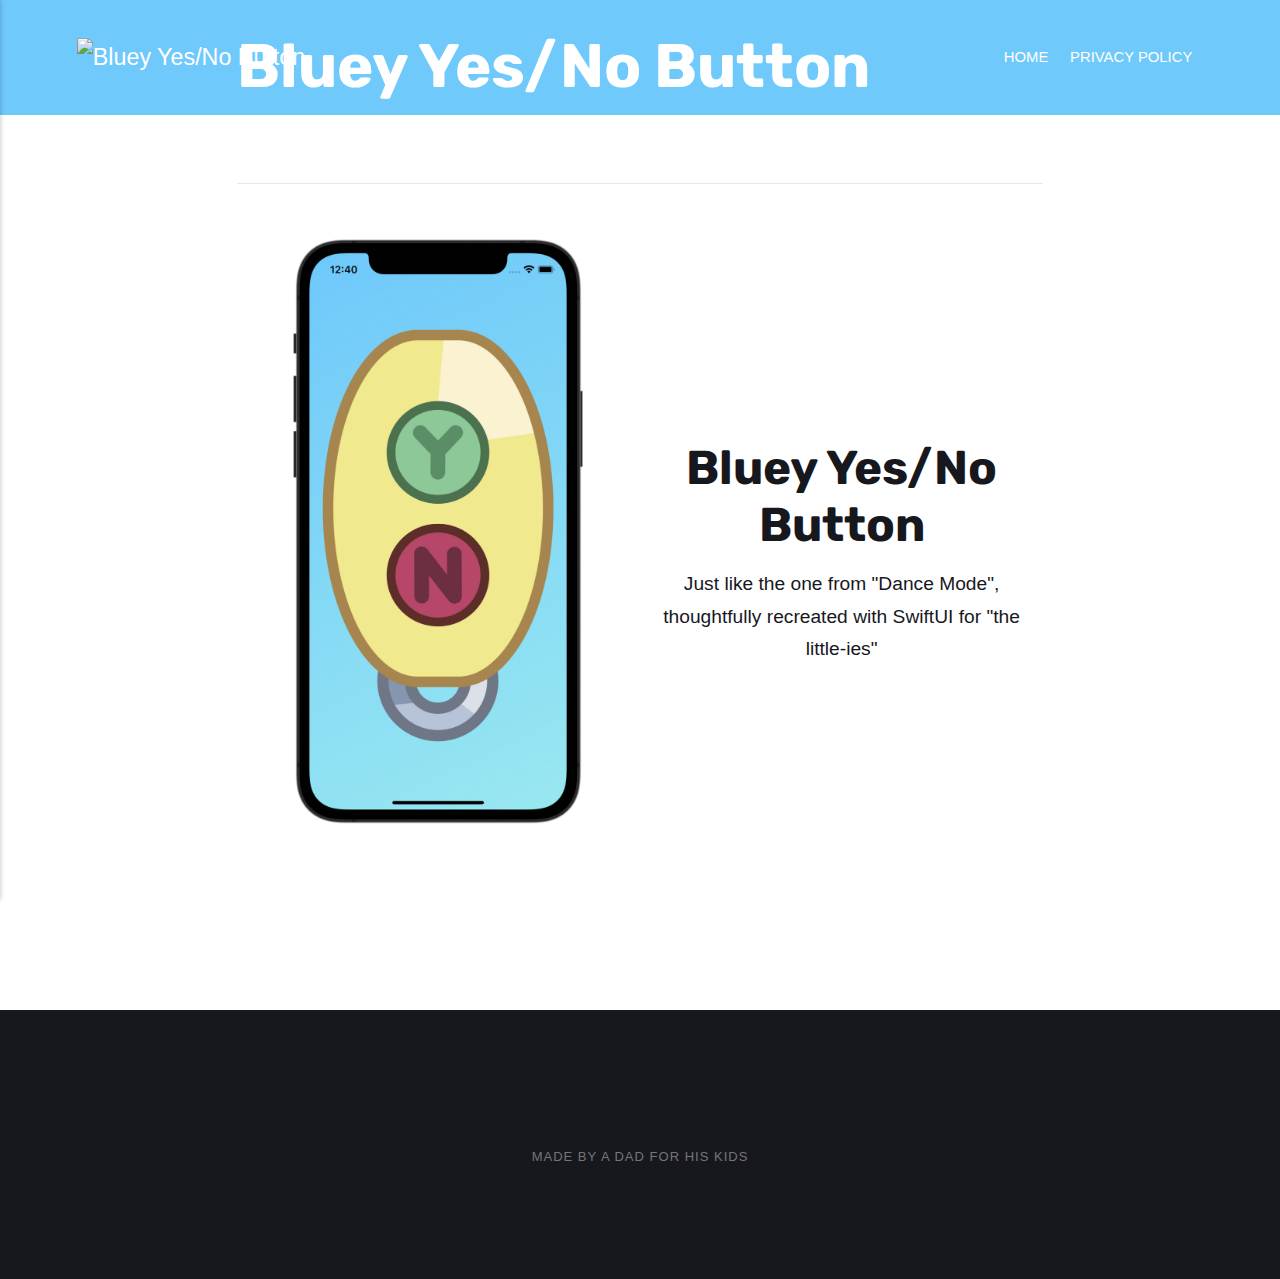
==== bluey-yesno-button/index.html @ fd7aa934 "Updated from Publii" ====
<!DOCTYPE html><html lang="en"><head><meta charset="utf-8"><meta http-equiv="X-UA-Compatible" content="IE=edge"><meta name="viewport" content="width=device-width,initial-scale=1"><title>Bluey Yes/No Button - Bluey Yes/No Button</title><meta name="description" content=" Bluey Yes/No Button Just like the one from 'Dance Mode', thoughtfully recreated with SwiftUI for 'the little-ies' "><meta name="generator" content="Publii Open-Source CMS for Static Site"><link rel="canonical" href="./../bluey-yesno-button/"><link rel="shortcut icon" href="./../media/website/Icon16.png" type="image/x-icon"><link rel="preconnect" href="https://fonts.gstatic.com/" crossorigin><link href="https://fonts.googleapis.com/css?family=Rubik:400,700&amp;subset=latin-ext&amp;display=swap" rel="stylesheet"><style>:root{--body-font:-apple-system,BlinkMacSystemFont,"Segoe UI",Roboto,Oxygen,Ubuntu,Cantarell,"Fira Sans","Droid Sans","Helvetica Neue",Arial,sans-serif,"Apple Color Emoji","Segoe UI Emoji","Segoe UI Symbol";--heading-font:'Rubik',sans-serif;--logo-font:'Rubik',sans-serif;--menu-font:-apple-system,BlinkMacSystemFont,"Segoe UI",Roboto,Oxygen,Ubuntu,Cantarell,"Fira Sans","Droid Sans","Helvetica Neue",Arial,sans-serif,"Apple Color Emoji","Segoe UI Emoji","Segoe UI Symbol"}</style><link rel="stylesheet" href="./../assets/css/style.css?v=d4d8ffee6dfdcd9b47526e11942da804"><script type="application/ld+json">{"@context":"http://schema.org","@type":"Article","mainEntityOfPage":{"@type":"WebPage","@id":"./../bluey-yesno-button/"},"headline":"Bluey Yes/No Button","datePublished":"2021-06-22T19:41","dateModified":"2021-06-22T20:18","image":{"@type":"ImageObject","url":"./../media/website/3D-Button.pdf","height":false,"width":false},"description":" Bluey Yes/No Button Just like the one from 'Dance Mode', thoughtfully recreated with SwiftUI for 'the little-ies' ","author":{"@type":"Person","name":"FBX Enterprises"},"publisher":{"@type":"Organization","name":"FBX Enterprises","logo":{"@type":"ImageObject","url":"./../media/website/3D-Button.pdf","height":false,"width":false}}}</script></head><body><div class="site-container"><header class="top" id="js-header"><a class="logo" href="./../"><img src="./../media/website/3D-Button.pdf" alt="Bluey Yes/No Button" width="" height=""></a><nav class="navbar js-navbar"><button class="navbar__toggle js-toggle" aria-label="Menu" aria-haspopup="true" aria-expanded="false"><span class="navbar__toggle-box"><span class="navbar__toggle-inner">Menu</span></span></button><ul class="navbar__menu"><li><a href="./../" target="_self">Home</a></li><li><a href="./../privacy-policy/" target="_self">Privacy Policy</a></li></ul></nav></header><main><article class="post"><div class="hero"><header class="hero__content"><div class="wrapper"><h1>Bluey Yes/No Button</h1></div></header></div><div class="wrapper post__entry"><table style="border-collapse: collapse; width: 100%; border-style: none;" border="0"><tbody><tr><td style="width: 50%;"><figure class="post__image post__image--center"><img loading="lazy" src="./../media/posts/1/Screen-Shot-2021-06-22-at-12.40.51-PM.png" sizes="(max-width: 48em) 100vw, 768px" srcset="./../media/posts/1/responsive/Screen-Shot-2021-06-22-at-12.40.51-PM-xs.png 300w, ./../media/posts/1/responsive/Screen-Shot-2021-06-22-at-12.40.51-PM-sm.png 480w, ./../media/posts/1/responsive/Screen-Shot-2021-06-22-at-12.40.51-PM-md.png 768w, ./../media/posts/1/responsive/Screen-Shot-2021-06-22-at-12.40.51-PM-lg.png 1024w, ./../media/posts/1/responsive/Screen-Shot-2021-06-22-at-12.40.51-PM-xl.png 1360w, ./../media/posts/1/responsive/Screen-Shot-2021-06-22-at-12.40.51-PM-2xl.png 1600w" alt="" width="298" height="587"></figure></td><td class="align-center" style="width: 50%;"><h2>Bluey Yes/No Button</h2><p>Just like the one from "Dance Mode", thoughtfully recreated with SwiftUI for "the little-ies"</p></td></tr></tbody></table><p> </p></div></article></main><footer class="footer"><div class="footer__copyright"><p>Made by a Dad for his kids</p></div></footer></div><script>window.publiiThemeMenuConfig = {    
        mobileMenuMode: 'sidebar',
        animationSpeed: 300,
        submenuWidth: 'auto',
        doubleClickTime: 500,
        mobileMenuExpandableSubmenus: true, 
        relatedContainerForOverlayMenuSelector: '.top',
   };</script><script defer="defer" src="./../assets/js/scripts.min.js?v=f4c4d35432d0e17d212f2fae4e0f8247"></script><script>var images = document.querySelectorAll('img[loading]');

        for (var i = 0; i < images.length; i++) {
            if (images[i].complete) {
                images[i].classList.add('is-loaded');
            } else {
                images[i].addEventListener('load', function () {
                    this.classList.add('is-loaded');
                }, false);
            }
        }</script></body></html>
---- assets/css/style.css ----
@charset "UTF-8";:root{--page-margin:6vw;--entry-width:42rem;--navbar-height:4.4rem;--line-height:1.7;--font-weight-normal:400;--font-weight-bold:700;--headings-weight:700;--headings-transform:none;--white:#FFFFFF;--white-rgb:255,255,255;--black:#000000;--dark:#17181E;--gray-1:#61666C;--gray-2:#747577;--light:#E6E7EB;--lighter:#F3F3F3;--color:#D73A42;--color-rgb:215,58,66;--text-color:#17181E;--headings-color:#17181E;--logo-color:#FFFFFF;--hero-height:80vh;--hero-bg:#17181E;--hero-heading-color:#FFFFFF;--hero-text-color:rgba(255,255,255,0.75);--hero-link-color:#FFFFFF;--hero-link-color-hover:rgba(255,255,255,0.75);--hero-border-color:rgba(255,255,255,0.3)}@media all and (min-width:56.25em){:root{--navbar-height:6rem}}article,aside,footer,header,hgroup,main,nav,section{display:block}*,:after,:before{-webkit-box-sizing:border-box;box-sizing:border-box;margin:0;padding:0}li{list-style:none}img{height:auto;max-width:100%;vertical-align:top}button,input,select,textarea{font:inherit}.facebook{background:#3b5998}.twitter{background:#55acee}.mix{background:#fd8235}.instagram{background:#405de6}.vimeo{background:#1ab7ea}.pinterest{background:#bd081c}.youtube{background:#cd201f}.linkedin{background:#007bb6}.buffer{background:#333}.whatsapp{background:#25d366}::-moz-selection{background:var(--color);color:var(--white)}::selection{background:var(--color);color:var(--white)}html{font-smooth:always;-webkit-font-smoothing:antialiased;-moz-osx-font-smoothing:grayscale;scroll-behavior:smooth}html{font-size:1.1rem}@media screen and (min-width:20rem){html{font-size:calc(1.1rem + .1 * ((100vw - 20rem)/ 50))}}@media screen and (min-width:70rem){html{font-size:1.2rem}}html.no-scroll{overflow:hidden;position:fixed}body{background:var(--white);color:var(--text-color);font-family:var(--body-font);font-weight:var(--font-weight-normal);line-height:var(--line-height);-ms-scroll-chaining:none;overscroll-behavior:none}a{color:var(--color);text-decoration:none;-webkit-transition:all .24s ease-out;-o-transition:all .24s ease-out;transition:all .24s ease-out}a:hover{color:var(--dark)}a:active{color:var(--dark)}a:focus{outline:0}.invert{color:var(--dark);text-decoration:none;-webkit-transition:all .24s ease-out;-o-transition:all .24s ease-out;transition:all .24s ease-out}.invert:hover{color:var(--color)}.invert:active{color:var(--color)}.invert:focus{outline:0}dl,ol,p,ul{margin-top:calc(1.1333333333rem + .25vw)}blockquote,figure,hr,pre,table{margin-top:calc(1.7rem + .5vw);margin-bottom:calc(1.7rem + .5vw)}h1,h2,h3,h4,h5,h6{color:var(--headings-color);font-family:var(--heading-font);font-weight:var(--headings-weight);-webkit-hyphens:manual;-ms-hyphens:manual;hyphens:manual;line-height:1.2;margin-top:calc(1.7rem + 1vw);text-transform:var(--headings-transform)}.h1,h1{font-family:var(--heading-font)}.h1,h1{font-size:1.5710900065rem}@media screen and (min-width:20rem){.h1,h1{font-size:calc(1.5710900065rem + 1.6242496345 * ((100vw - 20rem)/ 50))}}@media screen and (min-width:70rem){.h1,h1{font-size:3.195339641rem}}.h2,h2{font-size:1.3808408252rem}@media screen and (min-width:20rem){.h2,h2{font-size:calc(1.3808408252rem + 1.0874829835 * ((100vw - 20rem)/ 50))}}@media screen and (min-width:70rem){.h2,h2{font-size:2.4683238087rem}}.h3,h3{font-size:1.2136296308rem}@media screen and (min-width:20rem){.h3,h3{font-size:calc(1.2136296308rem + .4621997101 * ((100vw - 20rem)/ 50))}}@media screen and (min-width:70rem){.h3,h3{font-size:1.6758293408rem}}.h4,h4{font-size:1.1377777785rem}@media screen and (min-width:20rem){.h4,h4{font-size:calc(1.1377777785rem + .1567604947 * ((100vw - 20rem)/ 50))}}@media screen and (min-width:70rem){.h4,h4{font-size:1.2945382732rem}}.h5,h5{font-size:1.066666667rem}@media screen and (min-width:20rem){.h5,h5{font-size:calc(1.066666667rem + .0711111115 * ((100vw - 20rem)/ 50))}}@media screen and (min-width:70rem){.h5,h5{font-size:1.1377777785rem}}.h6,h6{font-size:1rem}@media screen and (min-width:20rem){.h6,h6{font-size:calc(1rem + 0 * ((100vw - 20rem)/ 50))}}@media screen and (min-width:70rem){.h6,h6{font-size:1rem}}h2+*,h3+*,h4+*,h5+*,h6+*{margin-top:calc(.5666666667rem + .25vw)}b,strong{font-weight:var(--font-weight-bold)}blockquote{font-family:var(--heading-font);padding:3.6833333333rem 0 0;position:relative;text-align:center}blockquote{font-size:1.1377777785rem}@media screen and (min-width:20rem){blockquote{font-size:calc(1.1377777785rem + .2430630467 * ((100vw - 20rem)/ 50))}}@media screen and (min-width:70rem){blockquote{font-size:1.3808408252rem}}blockquote::before{color:var(--dark);content:"“";font:normal 320%/.9 Georgia,Times,Times New Roman,serif;top:.5666666667rem;position:absolute;left:50%;-webkit-transform:translate(-50%,0);-ms-transform:translate(-50%,0);transform:translate(-50%,0)}blockquote>:nth-child(1){margin-top:0}ol,ul{margin-left:2rem}ol>li,ul>li{list-style:inherit;padding:0 0 .2833333333rem .85rem}dl dt{font-weight:var(--font-weight-bold)}pre{background-color:var(--lighter);font-size:.8239746086rem;padding:1.7rem;white-space:pre-wrap;word-wrap:break-word}pre>code{color:var(--text-color);display:inline-block;font-size:inherit;padding:0}code{background-color:var(--lighter);color:var(--color);font-size:.8239746086rem;font-family:Menlo,Monaco,Consolas,Courier New,monospace}table{border:1px solid var(--light);border-collapse:collapse;border-spacing:0;vertical-align:top;text-align:left;width:100%}table th{font-weight:var(--font-weight-bold);padding:.7083333333rem 1.1333333333rem}table td{border-top:1px solid var(--light);padding:.7083333333rem 1.1333333333rem}.table-striped tr:nth-child(2n){background:var(--lighter)}.table-bordered td,.table-bordered th{border:1px solid var(--light)}.table-title th{background:var(--lighter)}figcaption{clear:both;color:gray-2;font-style:italic;font-size:.7241964329rem;margin:.85rem 0 0;text-align:center}kbd{background:var(--dark);border-radius:2px;color:var(--white);font-family:Menlo,Monaco,Consolas,Courier New,monospace;font-size:.8789062495rem;padding:.1416666667rem .425rem}sub,sup{font-size:65%}small{font-size:.8789062495rem}.separator,hr{background:0 0;border:none;height:auto;line-height:1;max-width:none;text-align:center}.separator::before,hr::before{content:"···";color:var(--dark);font-size:1.2136296308rem;font-weight:var(--font-weight-bold);letter-spacing:1.1377777785rem;padding-left:1.1377777785rem}.separator--dot::before{content:"·";color:var(--dark);font-size:1.2136296308rem;font-weight:var(--font-weight-bold);letter-spacing:1.1377777785rem;padding-left:1.1377777785rem}.separator--long-line{position:relative}.separator--long-line::before{content:"";height:1.2136296308rem}.separator--long-line::after{border-top:1px solid var(--light);content:"";height:1px;position:absolute;width:100%;top:50%;left:0}.btn,[type=button],[type=submit],button{background:var(--color);border:1px solid var(--color);border-radius:2px;-webkit-box-shadow:0 4px 6px rgba(0,0,0,.1),0 1px 1px rgba(0,0,0,.08);box-shadow:0 4px 6px rgba(0,0,0,.1),0 1px 1px rgba(0,0,0,.08);color:var(--white);cursor:pointer;display:inline-block;font-family:var(--body-font);font-size:.6789341556rem;font-weight:var(--font-weight-bold);overflow:hidden;padding:.5666666667rem 1.4166666667rem;text-align:center;-webkit-transition:all .24s ease-out;-o-transition:all .24s ease-out;transition:all .24s ease-out;text-transform:uppercase;vertical-align:middle;will-change:transform}@media all and (max-width:19.9375em){.btn,[type=button],[type=submit],button{width:100%}}@media all and (max-width:37.4375em){.btn,[type=button],[type=submit],button{margin-bottom:.5666666667rem}}.btn:active,.btn:focus,.btn:hover,[type=button]:active,[type=button]:focus,[type=button]:hover,[type=submit]:active,[type=submit]:focus,[type=submit]:hover,button:active,button:focus,button:hover{-webkit-box-shadow:0 7px 14px rgba(0,0,0,.1),0 3px 6px rgba(0,0,0,.08);box-shadow:0 7px 14px rgba(0,0,0,.1),0 3px 6px rgba(0,0,0,.08);color:var(--white);-webkit-transform:translateY(-2px);-ms-transform:translateY(-2px);transform:translateY(-2px)}@media all and (min-width:20em){.btn+.btn,.btn+[type=button],.btn+[type=submit],.btn+button,[type=button]+.btn,[type=button]+[type=button],[type=button]+[type=submit],[type=button]+button,[type=submit]+.btn,[type=submit]+[type=button],[type=submit]+[type=submit],[type=submit]+button,button+.btn,button+[type=button],button+[type=submit],button+button{margin-left:.5666666667rem}}.btn:disabled,[type=button]:disabled,[type=submit]:disabled,button:disabled{background-color:var(--light);border-color:var(--light);color:var(--gray-2);cursor:not-allowed}[type=button],[type=submit],button{-webkit-appearance:none;-moz-appearance:none}::-webkit-search-cancel-button{-webkit-appearance:none}fieldset{border:1px solid var(--light);margin:calc(1.7rem + 1vw) 0 0;padding:1.7rem}fieldset>legend{margin-left:-1rem;padding:0 1rem}legend{font-weight:500;padding:0}label{font-weight:500;margin:0 1.1333333333rem .85rem 0}[type=email],[type=number],[type=search],[type=tel],[type=text],[type=url],select,textarea{background-color:var(--white);border:none;border:1px solid var(--light);font-size:1rem;outline:0;padding:.34rem .85rem;vertical-align:middle;width:100%;-webkit-appearance:none;-moz-appearance:none}@media all and (min-width:37.5em){[type=email],[type=number],[type=search],[type=tel],[type=text],[type=url],select,textarea{width:auto}}[type=email]:focus,[type=number]:focus,[type=search]:focus,[type=tel]:focus,[type=text]:focus,[type=url]:focus,select:focus,textarea:focus{border-color:var(--dark)}input[type=checkbox],input[type=radio]{opacity:0;position:absolute}input[type=checkbox]+label,input[type=radio]+label{position:relative;margin-left:-1px;cursor:pointer;padding:0}input[type=checkbox]+label:before,input[type=radio]+label:before{background-color:var(--white);border:1px solid var(--light);border-radius:2px;content:"";display:inline-block;height:1.4166666667rem;line-height:1.4166666667rem;margin-right:1.1333333333rem;vertical-align:middle;text-align:center;width:1.4166666667rem}input[type=checkbox]:checked+label:before,input[type=radio]:checked+label:before{content:"";background-image:url("data:image/svg+xml;charset=UTF-8,%3csvg xmlns='http://www.w3.org/2000/svg' viewBox='0 0 11 8'%3e%3cpolygon points='9.53 0 4.4 5.09 1.47 2.18 0 3.64 2.93 6.54 4.4 8 5.87 6.54 11 1.46 9.53 0' fill='%23d73a42'/%3e%3c/svg%3e");background-repeat:no-repeat;background-size:11px 8px;background-position:50% 50%}input[type=radio]+label:before{border-radius:50%}input[type=radio]:checked+label:before{background-image:url("data:image/svg+xml;charset=UTF-8,%3csvg xmlns='http://www.w3.org/2000/svg' viewBox='0 0 8 8'%3e%3ccircle cx='4' cy='4' r='4' fill='%23d73a42'/%3e%3c/svg%3e")}[type=file]{margin-bottom:1.7rem;width:100%}select{max-width:100%;width:auto;position:relative}select:not([multiple]){background:url('data:image/svg+xml;utf8,<svg xmlns="http://www.w3.org/2000/svg" viewBox="0 0 6 6"><polygon points="3 6 3 6 0 0 6 0 3 6" fill="%238a8b8c"/></svg>') no-repeat 90% 50%;background-size:8px;padding-right:3.4rem}select[multiple]{border:1px solid var(--light);padding:1.7rem;width:100%}select[multiple]:hover{border-color:var(--light)}select[multiple]:focus{border-color:var(--dark)}select[multiple]:disabled{background-color:var(--light);cursor:not-allowed}select[multiple]:disabled:hover{border-color:var(--light)}textarea{display:block;overflow:auto;resize:vertical;max-width:100%}.top{-webkit-box-align:center;-ms-flex-align:center;align-items:center;display:-webkit-box;display:-ms-flexbox;display:flex;height:var(--navbar-height);position:absolute;padding:0 var(--page-margin);-webkit-transition:background .5s ease;-o-transition:background .5s ease;transition:background .5s ease;width:100%;z-index:2}@media all and (min-width:56.25em){.top{-webkit-box-pack:justify;-ms-flex-pack:justify;justify-content:space-between;height:var(--navbar-height)}}.top.is-visible{background:var(--dark);-webkit-box-shadow:0 3px 10px 0 rgba(0,0,0,.06);box-shadow:0 3px 10px 0 rgba(0,0,0,.06);opacity:1;position:fixed;-webkit-transform:translate(0,0);-ms-transform:translate(0,0);transform:translate(0,0);-webkit-transition:height .3s,background .3s,opacity .24s,-webkit-transform .24s;transition:height .3s,background .3s,opacity .24s,-webkit-transform .24s;-o-transition:transform .24s,height .3s,background .3s,opacity .24s;transition:transform .24s,height .3s,background .3s,opacity .24s;transition:transform .24s,height .3s,background .3s,opacity .24s,-webkit-transform .24s;width:100%}@media all and (min-width:56.25em){.top.is-hidden{opacity:0;-webkit-transform:translate(0,-86px);-ms-transform:translate(0,-86px);transform:translate(0,-86px);-webkit-transition:background .3s,color .3s,opacity .24s,-webkit-transform .24s;transition:background .3s,color .3s,opacity .24s,-webkit-transform .24s;-o-transition:transform .24s,background .3s,color .3s,opacity .24s;transition:transform .24s,background .3s,color .3s,opacity .24s;transition:transform .24s,background .3s,color .3s,opacity .24s,-webkit-transform .24s}}.logo{color:var(--logo-color)!important;font-size:1.2136296308rem;font-weight:var(--font-weight-normal);margin-right:auto}.logo>img{max-height:calc(3.9666666667rem + 1vw);width:auto}.search{-webkit-box-ordinal-group:3;-ms-flex-order:2;order:2}@media all and (min-width:56.25em){.search{-webkit-box-ordinal-group:4;-ms-flex-order:3;order:3}}.search__btn{border:none!important;background:0 0!important;-webkit-box-shadow:none!important;box-shadow:none!important;margin:0;padding:.5666666667rem;width:auto}@media all and (min-width:56.25em){.search__btn{margin-left:1rem;padding-right:0}}.search__btn:focus,.search__btn:hover{-webkit-transform:translateY(0);-ms-transform:translateY(0);transform:translateY(0)}.search__btn:focus>svg,.search__btn:hover>svg{fill:rgba(255,255,255,.7)}.search__btn>svg{display:block;fill:var(--white);height:15px;-webkit-transition:all .24s ease;-o-transition:all .24s ease;transition:all .24s ease;width:15px}.search__form{-ms-flex-preferred-size:90%;flex-basis:90%}.search__input{background:0 0;border:none!important;color:var(--white);display:none;font-family:var(--heading-font);margin:0!important;opacity:0;padding:0;width:100%}.search__input{font-size:1.2136296308rem}@media screen and (min-width:20rem){.search__input{font-size:calc(1.2136296308rem + .3574603758 * ((100vw - 20rem)/ 50))}}@media screen and (min-width:70rem){.search__input{font-size:1.5710900065rem}}.search__close{background:0 0!important;-webkit-box-shadow:none!important;box-shadow:none!important;border:none;color:transparent;cursor:pointer;margin:0!important;opacity:0;padding:0;height:1.6rem;width:1.6rem;position:relative;text-indent:-999rem}.search__close:after,.search__close:before{background-color:var(--white);content:"";left:1rem;height:1.6rem;opacity:1;position:absolute;width:1px;top:0;-webkit-transform:rotate(45deg);-ms-transform:rotate(45deg);transform:rotate(45deg);-webkit-transition:all .14s ease-out;-o-transition:all .14s ease-out;transition:all .14s ease-out}.search__close:after{-webkit-transform:rotate(-45deg);-ms-transform:rotate(-45deg);transform:rotate(-45deg)}.search__close:hover{-webkit-transform:translateY(0);-ms-transform:translateY(0);transform:translateY(0)}.search__close:hover:after,.search__close:hover:before{background-color:rgba(255,255,255,.7)}.search__overlay{background-color:var(--dark);-webkit-box-shadow:0 3px 3px rgba(0,0,0,.05);box-shadow:0 3px 3px rgba(0,0,0,.05);left:0;opacity:0;position:fixed;-webkit-transition:all .24s ease-out;-o-transition:all .24s ease-out;transition:all .24s ease-out;top:0;visibility:hidden;width:100%;z-index:2005}.search__overlay-inner{-webkit-box-align:center;-ms-flex-align:center;align-items:center;display:-webkit-box;display:-ms-flexbox;display:flex;height:4.4rem;-webkit-box-pack:justify;-ms-flex-pack:justify;justify-content:space-between;padding:0 var(--page-margin)}@media all and (min-width:56.25em){.search__overlay-inner{height:6rem}}.search__overlay.expanded{-webkit-transform:translate(0,0);-ms-transform:translate(0,0);transform:translate(0,0);opacity:1;display:block;visibility:visible}.search__overlay.expanded .search__input{-webkit-animation:slideininput .24s .12s forwards;animation:slideininput .24s .12s forwards;display:block}@-webkit-keyframes slideininput{60%{opacity:0}100%{opacity:1}}@keyframes slideininput{60%{opacity:0}100%{opacity:1}}.search__overlay.expanded .search__close{-webkit-animation:slideinclose .24s .12s forwards;animation:slideinclose .24s .12s forwards}@-webkit-keyframes slideinclose{60%{opacity:0}100%{opacity:1}}@keyframes slideinclose{60%{opacity:0}100%{opacity:1}}.navbar{-webkit-box-ordinal-group:4;-ms-flex-order:3;order:3}.navbar .navbar__menu{display:-webkit-box;display:-ms-flexbox;display:flex;-ms-flex-wrap:wrap;flex-wrap:wrap;list-style:none;margin:0;padding:0}@media all and (max-width:56.1875em){.navbar .navbar__menu{display:none}}.navbar .navbar__menu li{font-family:var(--menu-font);display:block;font-size:.7724761953rem;line-height:var(--line-height);font-weight:500;padding:0;position:relative;text-transform:uppercase;width:auto}.navbar .navbar__menu li a,.navbar .navbar__menu li span[aria-haspopup=true]{color:var(--white);display:block;padding:0 .5666666667rem;-webkit-transition:all .24s ease-out;-o-transition:all .24s ease-out;transition:all .24s ease-out}.navbar .navbar__menu li a:active,.navbar .navbar__menu li a:focus,.navbar .navbar__menu li a:hover,.navbar .navbar__menu li span[aria-haspopup=true]:active,.navbar .navbar__menu li span[aria-haspopup=true]:focus,.navbar .navbar__menu li span[aria-haspopup=true]:hover{color:rgba(var(--white-rgb),.7)}.navbar .navbar__menu li span{color:var(--white);cursor:default;display:block;padding:0 .5666666667rem}.navbar .navbar__menu>li:hover>a,.navbar .navbar__menu>li:hover>span[aria-haspopup=true]{color:rgba(var(--white-rgb),.7)}.navbar .has-submenu:active>.navbar__submenu,.navbar .has-submenu:focus>.navbar__submenu,.navbar .has-submenu:hover>.navbar__submenu{left:0;opacity:1;-webkit-transform:scale(1);-ms-transform:scale(1);transform:scale(1);visibility:visible;margin-top:.85rem}.navbar .has-submenu:active>.navbar__submenu:before,.navbar .has-submenu:focus>.navbar__submenu:before,.navbar .has-submenu:hover>.navbar__submenu:before{content:"";height:.85rem;position:absolute;width:100%;top:-.85rem}.navbar .has-submenu:active>.navbar__submenu.is-right-submenu,.navbar .has-submenu:focus>.navbar__submenu.is-right-submenu,.navbar .has-submenu:hover>.navbar__submenu.is-right-submenu{left:auto;right:0;-webkit-transform-origin:right top;-ms-transform-origin:right top;transform-origin:right top}.navbar .has-submenu .has-submenu:active>.navbar__submenu,.navbar .has-submenu .has-submenu:focus>.navbar__submenu,.navbar .has-submenu .has-submenu:hover>.navbar__submenu{top:0;margin-top:0}.navbar .has-submenu .has-submenu:active>.navbar__submenu.is-right-submenu,.navbar .has-submenu .has-submenu:focus>.navbar__submenu.is-right-submenu,.navbar .has-submenu .has-submenu:hover>.navbar__submenu.is-right-submenu{top:0;margin-top:0}.navbar .navbar__submenu{background:var(--dark);-webkit-box-shadow:0 5px 5px rgba(0,0,0,.25);box-shadow:0 5px 5px rgba(0,0,0,.25);left:-9999px;list-style-type:none;margin:0;padding:10px 0;position:absolute;white-space:nowrap;z-index:1;opacity:0;-webkit-transform:scale(.8);-ms-transform:scale(.8);transform:scale(.8);-webkit-transform-origin:0 top;-ms-transform-origin:0 top;transform-origin:0 top;-webkit-transition:opacity .15s,-webkit-transform .3s cubic-bezier(.275,1.375,.8,1);transition:opacity .15s,-webkit-transform .3s cubic-bezier(.275,1.375,.8,1);-o-transition:opacity .15s,transform .3s cubic-bezier(.275,1.375,.8,1);transition:opacity .15s,transform .3s cubic-bezier(.275,1.375,.8,1);transition:opacity .15s,transform .3s cubic-bezier(.275,1.375,.8,1),-webkit-transform .3s cubic-bezier(.275,1.375,.8,1)}.navbar .navbar__submenu__submenu{z-index:2}.navbar .navbar__submenu li{line-height:1.5;font-size:.7241964329rem}.navbar .navbar__submenu li a,.navbar .navbar__submenu li span[aria-haspopup=true]{color:rgba(var(--white-rgb),.7)!important;padding:.5666666667rem 1.4166666667rem;-webkit-transition:all .24s ease;-o-transition:all .24s ease;transition:all .24s ease}.navbar .navbar__submenu li a:active,.navbar .navbar__submenu li a:focus,.navbar .navbar__submenu li a:hover,.navbar .navbar__submenu li span[aria-haspopup=true]:active,.navbar .navbar__submenu li span[aria-haspopup=true]:focus,.navbar .navbar__submenu li span[aria-haspopup=true]:hover{background:rgba(var(--white-rgb),.05);color:var(--white)!important}.navbar .navbar__submenu li span{color:rgba(var(--white-rgb),.7)!important;padding:.5666666667rem 1.4166666667rem}.navbar .navbar__submenu li:hover>a,.navbar .navbar__submenu li:hover>span[aria-haspopup=true]{color:var(--white)!important}.navbar .navbar__toggle{background:var(--dark);-webkit-box-shadow:none;box-shadow:none;border:none;border-radius:3px;cursor:pointer;display:block;line-height:1;margin:0;overflow:visible;padding:1rem;position:relative;right:-1rem;text-transform:none;z-index:2004}@media all and (min-width:56.25em){.navbar .navbar__toggle{display:none}}.navbar .navbar__toggle:focus,.navbar .navbar__toggle:hover{-webkit-box-shadow:none;box-shadow:none;outline:0;-webkit-transform:none;-ms-transform:none;transform:none}.navbar .navbar__toggle-box{width:24px;height:14px;display:inline-block;position:relative}.navbar .navbar__toggle-inner{display:block;top:50%;text-indent:-9999999em}.navbar .navbar__toggle-inner::before{content:"";display:block;top:-6px}.navbar .navbar__toggle-inner::after{content:"";display:block;bottom:-6px}.navbar .navbar__toggle-inner,.navbar .navbar__toggle-inner::after,.navbar .navbar__toggle-inner::before{width:22px;height:2px;background-color:var(--white);position:absolute;-webkit-transition:opacity .14s ease-out,-webkit-transform;transition:opacity .14s ease-out,-webkit-transform;-o-transition:transform,opacity .14s ease-out;transition:transform,opacity .14s ease-out;transition:transform,opacity .14s ease-out,-webkit-transform}.navbar .navbar__toggle-inner{-webkit-transition-duration:75ms;-o-transition-duration:75ms;transition-duration:75ms;-webkit-transition-timing-function:cubic-bezier(.55,.055,.675,.19);-o-transition-timing-function:cubic-bezier(.55,.055,.675,.19);transition-timing-function:cubic-bezier(.55,.055,.675,.19)}.navbar .navbar__toggle-inner::before{-webkit-transition:top 75ms ease .12s,opacity 75ms ease;-o-transition:top 75ms ease .12s,opacity 75ms ease;transition:top 75ms ease .12s,opacity 75ms ease}.navbar .navbar__toggle-inner::after{-webkit-transition:bottom 75ms ease .12s,-webkit-transform 75ms cubic-bezier(.55,.055,.675,.19);transition:bottom 75ms ease .12s,-webkit-transform 75ms cubic-bezier(.55,.055,.675,.19);-o-transition:bottom 75ms ease .12s,transform 75ms cubic-bezier(.55,.055,.675,.19);transition:bottom 75ms ease .12s,transform 75ms cubic-bezier(.55,.055,.675,.19);transition:bottom 75ms ease .12s,transform 75ms cubic-bezier(.55,.055,.675,.19),-webkit-transform 75ms cubic-bezier(.55,.055,.675,.19)}.navbar .navbar__toggle.is-active .navbar__toggle-inner{-webkit-transform:rotate(45deg);-ms-transform:rotate(45deg);transform:rotate(45deg);-webkit-transition-delay:.12s;-o-transition-delay:.12s;transition-delay:.12s;-webkit-transition-timing-function:cubic-bezier(.215,.61,.355,1);-o-transition-timing-function:cubic-bezier(.215,.61,.355,1);transition-timing-function:cubic-bezier(.215,.61,.355,1)}.navbar .navbar__toggle.is-active .navbar__toggle-inner::before{top:0;opacity:0;-webkit-transition:top 75ms ease,opacity 75ms ease .12s;-o-transition:top 75ms ease,opacity 75ms ease .12s;transition:top 75ms ease,opacity 75ms ease .12s}.navbar .navbar__toggle.is-active .navbar__toggle-inner::after{bottom:0;-webkit-transform:rotate(-90deg);-ms-transform:rotate(-90deg);transform:rotate(-90deg);-webkit-transition:bottom 75ms ease,-webkit-transform 75ms cubic-bezier(.215,.61,.355,1) .12s;transition:bottom 75ms ease,-webkit-transform 75ms cubic-bezier(.215,.61,.355,1) .12s;-o-transition:bottom 75ms ease,transform 75ms cubic-bezier(.215,.61,.355,1) .12s;transition:bottom 75ms ease,transform 75ms cubic-bezier(.215,.61,.355,1) .12s;transition:bottom 75ms ease,transform 75ms cubic-bezier(.215,.61,.355,1) .12s,-webkit-transform 75ms cubic-bezier(.215,.61,.355,1) .12s}.navbar_mobile_overlay{background:var(--white);height:calc(100vh - 4.4rem);left:0;opacity:1;overflow:auto;pointer-events:auto;position:fixed;top:4.4rem;-webkit-transition:all .3s cubic-bezier(0,0,.3,1);-o-transition:all .3s cubic-bezier(0,0,.3,1);transition:all .3s cubic-bezier(0,0,.3,1);width:100%;z-index:1001}.navbar_mobile_overlay.is-hidden{opacity:0;pointer-events:none}.navbar_mobile_overlay .navbar__menu{margin:24px}.navbar_mobile_overlay .navbar__menu li{list-style:none;margin:0;padding:0;text-align:center}.navbar_mobile_overlay .navbar__menu li a,.navbar_mobile_overlay .navbar__menu li span{color:var(--dark);display:block;padding:.5666666667rem;position:relative}.navbar_mobile_overlay .navbar__menu li a:active,.navbar_mobile_overlay .navbar__menu li a:focus,.navbar_mobile_overlay .navbar__menu li a:hover,.navbar_mobile_overlay .navbar__menu li span:active,.navbar_mobile_overlay .navbar__menu li span:focus,.navbar_mobile_overlay .navbar__menu li span:hover{color:var(--dark)}.navbar_mobile_overlay .navbar__menu li a[aria-haspopup=true]::after,.navbar_mobile_overlay .navbar__menu li span[aria-haspopup=true]::after{content:"";width:0;height:0;border-style:solid;border-width:5px 5px 0 5px;border-color:currentColor transparent transparent transparent;left:.5666666667rem;top:15px;position:relative}.navbar_mobile_overlay .navbar__submenu{margin:0;padding:0}.navbar_mobile_overlay .navbar__submenu_wrapper{height:0;opacity:0;overflow:hidden;-webkit-transition:all .3s cubic-bezier(.275,1.375,.8,1);-o-transition:all .3s cubic-bezier(.275,1.375,.8,1);transition:all .3s cubic-bezier(.275,1.375,.8,1)}.navbar_mobile_overlay .navbar__submenu_wrapper.is-active{height:auto;opacity:1}.navbar_mobile_sidebar{background:var(--white);-webkit-box-shadow:0 0 5px rgba(0,0,0,.25);box-shadow:0 0 5px rgba(0,0,0,.25);height:100vh;left:0;max-width:400px;overflow:auto;position:fixed;top:0;-webkit-transition:all .3s cubic-bezier(0,0,.3,1);-o-transition:all .3s cubic-bezier(0,0,.3,1);transition:all .3s cubic-bezier(0,0,.3,1);width:80%;z-index:1001}.navbar_mobile_sidebar.is-hidden{left:-400px}.navbar_mobile_sidebar .navbar__menu{margin:24px}.navbar_mobile_sidebar .navbar__menu li{font-family:var(--menu-font);font-size:16px;list-style:none;line-height:1.3;margin:0;padding:0}.navbar_mobile_sidebar .navbar__menu li .is-separator,.navbar_mobile_sidebar .navbar__menu li a{color:var(--dark);display:block;padding:10px 20px 10px 0;position:relative}.navbar_mobile_sidebar .navbar__menu li .is-separator:active,.navbar_mobile_sidebar .navbar__menu li .is-separator:focus,.navbar_mobile_sidebar .navbar__menu li .is-separator:hover,.navbar_mobile_sidebar .navbar__menu li a:active,.navbar_mobile_sidebar .navbar__menu li a:focus,.navbar_mobile_sidebar .navbar__menu li a:hover{color:var(--dark)}.navbar_mobile_sidebar .navbar__menu li .is-separator[aria-haspopup=true]::after,.navbar_mobile_sidebar .navbar__menu li a[aria-haspopup=true]::after{content:"";width:0;height:0;border-style:solid;border-width:5px 5px 0 5px;border-color:currentColor transparent transparent transparent;right:0;top:18px;position:absolute}.navbar_mobile_sidebar .navbar__submenu{margin:0 0 0 24px;padding:0}.navbar_mobile_sidebar .navbar__submenu_wrapper{height:0;opacity:0;overflow:hidden;-webkit-transition:all .3s cubic-bezier(.275,1.375,.8,1);-o-transition:all .3s cubic-bezier(.275,1.375,.8,1);transition:all .3s cubic-bezier(.275,1.375,.8,1)}.navbar_mobile_sidebar .navbar__submenu_wrapper.is-active{height:auto;opacity:1}.navbar_mobile_sidebar__overlay{background:rgba(0,0,0,.5);height:100%;opacity:1;pointer-events:auto;position:fixed;top:0;-webkit-transition:all .3s cubic-bezier(0,0,.3,1);-o-transition:all .3s cubic-bezier(0,0,.3,1);transition:all .3s cubic-bezier(0,0,.3,1);width:100%;z-index:10}.navbar_mobile_sidebar__overlay.is-hidden{opacity:0;pointer-events:none}.site-container{background:var(--white);max-width:100%;overflow:hidden}.wrapper{-webkit-box-sizing:content-box;box-sizing:content-box;max-width:var(--entry-width);margin:0 auto;padding:0 var(--page-margin)}.readmore{display:inline-block;color:var(--gray-2);font-size:.8239746086rem;font-style:italic;text-decoration:underline;-webkit-text-decoration-skip:ink;text-decoration-skip-ink:auto}.hero{background:var(--hero-bg);height:var(--hero-height);position:relative;top:0;z-index:1}.hero__content{bottom:10%;color:var(--hero-text-color);left:50%;position:absolute;-webkit-transform:translate(-50%,0);-ms-transform:translate(-50%,0);transform:translate(-50%,0);width:100%;z-index:2}.hero__content h1{color:var(--hero-heading-color)}.hero__content h1>sup{font-size:1.066666667rem;vertical-align:top}.hero__content h1+p{margin-top:calc(.2833333333rem + .25vw)}.hero__content a{font-weight:700}.hero__content a{color:var(--hero-link-color);text-decoration:none;-webkit-transition:all .24s ease-out;-o-transition:all .24s ease-out;transition:all .24s ease-out}.hero__content a:hover{color:var(--hero-link-color-hover)}.hero__content a:active{color:var(--hero-link-color)}.hero__content a:focus{outline:0}.hero__image{height:100%;margin:0;position:absolute;width:100%}.hero__image--overlay::after{content:"";display:block;height:100%;left:0;position:absolute;top:0;width:100%}.hero__image>img{display:block;height:inherit;-o-object-fit:cover;object-fit:cover;width:inherit}.hero__image>figcaption{background:var(--text-color);border-radius:2px;bottom:1rem;color:var(--light);display:block;padding:0 .34rem;position:absolute;text-align:right;right:var(--page-margin);z-index:3}.feed__item{margin-top:calc(2.55rem + 1.5vw);padding-bottom:calc(.5666666667rem + 1vw)}.feed__image{-webkit-box-sizing:content-box;box-sizing:content-box;margin:calc(1.7rem + 1vw) auto;max-width:calc(var(--entry-width) + 20%);padding:0 6vw}.feed__image>img{display:inline-block;height:auto;width:100%}.feed__meta{-webkit-box-align:center;-ms-flex-align:center;align-items:center;color:gray-2;display:-webkit-box;display:-ms-flexbox;display:flex;font-size:.8239746086rem;margin-bottom:calc(-1.4166666667rem - 1vw)}.feed__author{font-family:var(--menu-font);font-weight:var(--font-weight-bold)}.feed__date{color:var(--gray-2);font-style:italic}.feed__author+.feed__date{margin-left:.85rem}.feed__author+.feed__date::before{content:"";background:var(--light);display:inline-block;height:1px;margin-right:4px;width:1rem;vertical-align:middle}.feed__readmore{margin-top:calc(1.1333333333rem + .25vw)}.feed--grid{display:-ms-grid;display:grid;-ms-grid-columns:100%;grid-template-columns:100%;grid-gap:calc(1.7rem + 1.5vw);margin-top:0;padding-top:calc(2.55rem + 1.5vw)}@media all and (min-width:37.5em){.feed--grid{-ms-grid-columns:1fr calc(1.7rem + 1.5vw) 1fr;grid-template-columns:repeat(2,1fr)}}.feed--grid h2{margin-top:0}.feed--grid sup{font-size:1.066666667rem;vertical-align:top}.post__image{display:inline-block}.post__image>img{display:inline-block}.post__image--left{float:left;margin-bottom:1.7rem;margin-right:1.7rem;max-width:50%}.post__image--right{float:right;margin-bottom:1.7rem;margin-left:1.7rem;max-width:50%}.post__image--center{display:block;margin-left:auto;margin-right:auto;text-align:center}.post__image--wide{display:block}@media all and (min-width:56.25em){.post__image--wide{margin-left:calc(-1 * var(--page-margin));margin-right:calc(-1 * var(--page-margin));text-align:center}.post__image--wide a,.post__image--wide img{display:block;height:auto;width:100%}}.post__image--full{display:block;margin-left:calc(-50vw + 50%);margin-right:calc(-50vw + 50%);text-align:center}.post__image--full a,.post__image--full img{display:block;height:auto;width:100%}.post__meta{color:gray-2;font-size:.8239746086rem;font-style:italic;margin-bottom:calc(-1.4166666667rem - 1vw)}.post__meta--author{border-top:1px solid var(--hero-border-color);font-style:normal;display:inline-block;margin-top:1.7rem;padding-top:1.4166666667rem}@media all and (min-width:37.5em){.post__meta--author{margin-top:2.8333333333rem;padding-top:1.7rem}}.post__author-thumb{border-radius:50%;height:1.7rem;margin-right:.5666666667rem;width:1.7rem}.post__entry{margin-top:calc(2.55rem + 1.5vw)}.post__entry>:nth-child(1){margin-top:0}.post__avatar-thumbs{border-radius:50%;height:4.5333333333rem;width:4.5333333333rem}.post__last-updated{color:var(--gray-2);font-size:.7724761953rem;font-style:italic;margin-top:2.2666666667rem}.post__last-updated+.post__tag{margin:1.1333333333rem 0 0}.post__tag{margin:2.2666666667rem 0 0;font-family:var(--menu-font);font-size:.8239746086rem}.post__tag>li{display:inline-block;margin-right:.2833333333rem;padding:0}.post__tag>li>a{background:var(--lighter);border-radius:1px;color:var(--dark);font-size:.7241964329rem;padding:.2833333333rem .85rem}.post__tag>li>a:hover{background:var(--light)}.post__share{display:-webkit-box;display:-ms-flexbox;display:flex;-ms-flex-wrap:wrap;flex-wrap:wrap;margin:calc(2.8333333333rem + 1vw) -.2833333333rem 0}.post__share>a{border-radius:2px;-webkit-box-flex:1;-ms-flex:1 1 auto;flex:1 1 auto;margin:.2833333333rem;line-height:0;padding:.7083333333rem 1.1333333333rem;-webkit-transition:all .24s ease-out;-o-transition:all .24s ease-out;transition:all .24s ease-out;text-align:center}.post__share>a:hover{-webkit-transform:translateY(-2px);-ms-transform:translateY(-2px);transform:translateY(-2px)}.post__share>a span{color:var(--white);font-family:var(--menu-font);font-size:.5967194723rem;font-weight:var(--font-weight-bold);margin-left:.2833333333rem;text-transform:uppercase}.post__share>a svg{fill:var(--white);height:18px;pointer-events:none;width:18px;vertical-align:middle}.post__bio{-webkit-box-align:center;-ms-flex-align:center;align-items:center;display:-webkit-box;display:-ms-flexbox;display:flex;margin:calc(3.4rem + 1vw) 0 calc(3.4rem + 2vw)}@media all and (min-width:37.5em){.post__bio::before{content:"";border-top:1px solid var(--light);height:1px;margin-right:2rem;width:20%}}.bio__avatar{border-radius:50%;-ms-flex-negative:0;flex-shrink:0;height:3rem;margin-right:1.2rem;width:3rem}@media all and (min-width:37.5em){.bio__avatar{height:4rem;margin-right:2rem;width:4rem}}.bio__name{font-family:var(--menu-font);font-size:1rem;font-weight:var(--font-weight-bold);margin:0}.bio__info>p{font-family:var(--body-font);font-size:.8239746086rem;line-height:1.5;margin:.5666666667rem 0 0}@media all and (min-width:37.5em){.bio__info>p{width:80%}}.post__nav{border-top:1px solid var(--light);margin-top:calc(2.55rem + 1vw);padding:2.55rem var(--page-margin) 2.8333333333rem;position:relative}@media all and (min-width:37.5em){.post__nav-inner{display:-webkit-box;display:-ms-flexbox;display:flex;-webkit-box-pack:justify;-ms-flex-pack:justify;justify-content:space-between}}@media all and (min-width:37.5em){.post__nav-next,.post__nav-prev{-webkit-box-align:center;-ms-flex-align:center;align-items:center;display:-webkit-box;display:-ms-flexbox;display:flex}}.post__nav-next svg,.post__nav-prev svg{fill:var(--gray-2)}@media all and (max-width:37.4375em){.post__nav-next svg,.post__nav-prev svg{display:none}}@media all and (min-width:37.5em){.post__nav-next{margin-left:auto;text-align:right}}@media all and (max-width:37.4375em){.post__nav-prev+.post__nav-next{margin-top:1.1333333333rem}}@media all and (min-width:37.5em){.post__nav-prev+.post__nav-next{margin-left:1.7rem}}.post__nav-link{font-family:var(--body-font);font-size:.8239746086rem;font-style:italic;line-height:1.5}@media all and (min-width:37.5em){.post__nav-link[rel=prev]{padding-left:.85rem}}@media all and (min-width:37.5em){.post__nav-link[rel=next]{padding-right:.85rem}}.post__nav-link>span{color:var(--gray-2);display:block;font-size:.7724761953rem;font-family:var(--menu-font);font-style:normal}.post__nav+.post__related{margin-top:0}.post__nav+.post__comments{border-top:1px solid var(--light);margin-top:0}.post__related{background:var(--lighter);margin-top:calc(2.55rem + 1vw);margin-bottom:calc(-2.55rem - 1vw);padding:calc(.85rem + 1vw) 0 calc(3.4rem + 3vw)}.related__item{margin-top:calc(3.4rem + 1vw)}.related__item::before{content:"";border-top:1px solid var(--light);display:block;height:1px;margin-bottom:2rem;width:20%}.post__related+.post__comments{border-top:none}.post+.post__comments{margin-top:0}.post+.post__comments .h5{margin-top:0}.post__comments{margin-top:calc(2.55rem + 1vw);overflow:hidden}.post__iframe,.post__video{position:relative;display:block;margin-top:calc(1.7rem + .5vw);margin-bottom:calc(1.7rem + .5vw);overflow:hidden;padding:0;width:100%}.post__iframe::before,.post__video::before{display:block;content:"";padding-top:56.25%}.post__iframe--21by9::before,.post__video--21by9::before{padding-top:42.857143%}.post__iframe--4by3::before,.post__video--4by3::before{padding-top:75%}.post__iframe--1by1::before,.post__video--1by1::before{padding-top:100%}.post__iframe>iframe,.post__iframe>video,.post__video>iframe,.post__video>video{border:none;height:100%;left:0;position:absolute;top:0;bottom:0;width:100%}.post__toc h3{font-size:1rem;margin:0}.post__toc ul{counter-reset:item;list-style:decimal;margin:calc(.5666666667rem + .25vw) 0 0 1rem}.post__toc ul li{counter-increment:item;padding:0}.post__toc ul ul{margin-top:0}.post__toc ul ul li{display:block}.post__toc ul ul li:before{content:counters(item, ".") ". ";margin-left:-20px}.banner{text-align:center}.banner--after-post{margin-top:calc(2.55rem + 1vw)}.author__avatar{border-radius:50%;height:3rem;margin-bottom:calc(-1.4166666667rem - 1vw);width:3rem}@media all and (min-width:37.5em){.author__avatar{height:4rem;width:4rem}}.author__website{-webkit-box-align:center;-ms-flex-align:center;align-items:center;display:-webkit-inline-box;display:-ms-inline-flexbox;display:inline-flex}.author__website a{font-family:var(--menu-font);font-weight:var(--font-weight-bold);margin-left:.4rem}.search-page__form{-webkit-box-align:start;-ms-flex-align:start;align-items:flex-start;display:-webkit-box;display:-ms-flexbox;display:flex;-ms-flex-wrap:wrap;flex-wrap:wrap;margin-bottom:calc(1.7rem + .5vw)}@media all and (max-width:37.4375em){.search-page__input{margin-bottom:.5666666667rem}}@media all and (min-width:20em){.search-page__input{-webkit-box-flex:1;-ms-flex:1 0 auto;flex:1 0 auto;margin-right:.5666666667rem}}#disqus_thread{margin-top:1.7rem}.align-left{text-align:left}.align-right{text-align:right}.align-center{text-align:center}.align-justify{text-align:justify}.msg{padding:1.1333333333rem 2.2666666667rem}.msg--highlight{background-color:#fffcf1}.msg--info{background:#f2f9ff}.msg--success{background:#f7fbf6}.msg--warning{background:#fff3f3;color:#a94442}.ordered-list{counter-reset:listCounter}.ordered-list li{counter-increment:listCounter;list-style:none;padding-left:.2833333333rem;position:relative}.ordered-list li::before{color:var(--color);content:counter(listCounter,decimal-leading-zero) ".";font-weight:var(--font-weight-bold);left:-2rem;position:absolute}.dropcap:first-letter{color:var(--headings-color);float:left;font-size:3.6355864383rem;line-height:.7;margin-right:.5666666667rem;padding:.5666666667rem .5666666667rem .5666666667rem 0}.pagination{display:-webkit-box;display:-ms-flexbox;display:flex;margin-top:calc(3.4rem + 1vw)}@media all and (min-width:56.25em){.pagination{margin-top:calc(5.1rem + 1vw)}}.pagination__item+.pagination__item{margin-left:1.1333333333rem}.pagination svg{fill:var(--gray-2)}.footer{background:var(--dark);font-family:var(--body-font);overflow:hidden;padding:calc(3.4rem + 1vw) var(--page-margin);margin:calc(2.55rem + 1vw) 0 0;text-align:center}.footer__social svg{fill:var(--white);height:.9374999997rem;margin:0 .85rem;opacity:.6;-webkit-transition:all .12s linear 0s;-o-transition:all .12s linear 0s;transition:all .12s linear 0s;width:.9374999997rem}.footer__social svg:hover{opacity:1}.footer__copyright{color:var(--gray-2);font-size:.6789341556rem;letter-spacing:1px;text-transform:uppercase;padding:1.7rem 0}.footer a{color:var(--white)}.footer a:hover{color:rgba(var(--white-rgb),.7)}.footer__bttop{bottom:1.4166666667rem;border-radius:50%;line-height:1;opacity:0;padding:.51rem;position:fixed;right:2rem;text-align:center;width:auto!important;visibility:hidden;z-index:999}@media all and (min-width:56.25em){.footer__bttop{bottom:2.8333333333rem}}.footer__bttop:hover{opacity:1}.footer__bttop>svg{fill:var(--white);height:23px;margin:0;width:23px}.footer__bttop--show{visibility:visible;opacity:1}.footer__bttop--fade-out{opacity:.6}.gallery{margin:calc(1.7rem + 1vw) -.2833333333rem}@media all and (min-width:20em){.gallery{display:-webkit-box;display:-ms-flexbox;display:flex;-ms-flex-wrap:wrap;flex-wrap:wrap}}@media all and (min-width:56.25em){.gallery-wrapper--wide{margin-left:calc(-1 * var(--page-margin));margin-right:calc(-1 * var(--page-margin))}.gallery-wrapper--wide .gallery{width:calc(100% + .5666666667rem)}}.gallery-wrapper--full{margin-left:calc(-50vw + 50%);margin-right:calc(-50vw + 50%)}@media all and (min-width:20em){.gallery[data-columns="1"] .gallery__item{-webkit-box-flex:1;-ms-flex:1 0 100%;flex:1 0 100%}}@media all and (min-width:30em){.gallery[data-columns="2"] .gallery__item{-webkit-box-flex:1;-ms-flex:1 0 50%;flex:1 0 50%}}@media all and (min-width:37.5em){.gallery[data-columns="3"] .gallery__item{-webkit-box-flex:1;-ms-flex:1 0 33.333%;flex:1 0 33.333%}}@media all and (min-width:56.25em){.gallery[data-columns="4"] .gallery__item{-webkit-box-flex:0;-ms-flex:0 1 25%;flex:0 1 25%}}@media all and (min-width:56.25em){.gallery[data-columns="5"] .gallery__item{-webkit-box-flex:0;-ms-flex:0 1 20%;flex:0 1 20%}}@media all and (min-width:56.25em){.gallery[data-columns="6"] .gallery__item{-webkit-box-flex:0;-ms-flex:0 1 16.666%;flex:0 1 16.666%}}@media all and (min-width:56.25em){.gallery[data-columns="7"] .gallery__item{-webkit-box-flex:1;-ms-flex:1 0 14.285%;flex:1 0 14.285%}}@media all and (min-width:56.25em){.gallery[data-columns="8"] .gallery__item{-webkit-box-flex:1;-ms-flex:1 0 12.5%;flex:1 0 12.5%}}.gallery__item{margin:0;padding:.2833333333rem;position:relative}@media all and (min-width:20em){.gallery__item{-webkit-box-flex:1;-ms-flex:1 0 50%;flex:1 0 50%}}@media all and (min-width:30em){.gallery__item{-webkit-box-flex:1;-ms-flex:1 0 33.333%;flex:1 0 33.333%}}@media all and (min-width:37.5em){.gallery__item{-webkit-box-flex:1;-ms-flex:1 0 25%;flex:1 0 25%}}.gallery__item a{display:block;height:100%;width:100%}.gallery__item a::after{background:-webkit-gradient(linear,left bottom,left top,from(rgba(0,0,0,.4)),to(rgba(0,0,0,0)));background:-o-linear-gradient(bottom,rgba(0,0,0,.4) 0,rgba(0,0,0,0) 100%);background:linear-gradient(bottom,rgba(0,0,0,.4) 0,rgba(0,0,0,0) 100%);bottom:.2833333333rem;content:"";display:block;opacity:0;left:.2833333333rem;height:calc(100% - .5666666667rem);position:absolute;right:.2833333333rem;top:.2833333333rem;-webkit-transition:all .24s ease-out;-o-transition:all .24s ease-out;transition:all .24s ease-out;width:calc(100% - .5666666667rem)}.gallery__item a:hover::after{opacity:1}.gallery__item img{display:block;height:100%;-o-object-fit:cover;object-fit:cover;width:100%}.gallery__item figcaption{bottom:1.2rem;color:var(--white);left:50%;opacity:0;position:absolute;text-align:center;-webkit-transform:translate(-50%,1.2rem);-ms-transform:translate(-50%,1.2rem);transform:translate(-50%,1.2rem);-webkit-transition:all .24s ease-out;-o-transition:all .24s ease-out;transition:all .24s ease-out}.gallery__item:hover figcaption{opacity:1;-webkit-transform:translate(-50%,0);-ms-transform:translate(-50%,0);transform:translate(-50%,0)}.pswp--dark .pswp__bg{background:#000}.pswp--light .pswp__bg{background:var(--white)}.pswp--light .pswp__counter{color:var(--text-color)}.pswp--light .pswp__caption__center{color:var(--text-color)}.pswp .pswp__button{-webkit-box-shadow:none;box-shadow:none;-webkit-transform:none;-ms-transform:none;transform:none}:root{--page-margin:6vw;--entry-width:42rem;--navbar-height:4.4rem;--line-height:1.7;--font-weight-normal:400;--font-weight-bold:600;--headings-weight:700;--headings-transform:none;--white:#FFFFFF;--white-rgb:255,255,255;--black:#000000;--dark:#17181E;--gray-1:#61666C;--gray-2:#747577;--light:#E6E7EB;--lighter:#F3F3F3;--color:#6FC9FB;--color-rgb:111,201,251;--text-color:#17181E;--headings-color:#17181E;--logo-color:#FFFFFF;--hero-height:6rem;--hero-bg:#6FC9FB;--hero-heading-color:#FFFFFF;--hero-text-color:rgba(255,255,255,0.75);--hero-link-color:#FFFFFF;--hero-link-color-hover:rgba(255,255,255,0.75);--hero-border-color:rgba(255,255,255,0.3)}@media all and (min-width:56.25em){:root{--navbar-height:6rem}}input[type=checkbox]:checked+label:before{background-image:url("data:image/svg+xml;charset=UTF-8,%3csvg xmlns='http://www.w3.org/2000/svg' viewBox='0 0 11 8'%3e%3cpolygon points='9.53 0 4.4 5.09 1.47 2.18 0 3.64 2.93 6.54 4.4 8 5.87 6.54 11 1.46 9.53 0' fill='%236FC9FB'/%3e%3c/svg%3e")}input[type=radio]:checked+label:before{background-image:url("data:image/svg+xml;charset=UTF-8,%3csvg xmlns='http://www.w3.org/2000/svg' viewBox='0 0 8 8'%3e%3ccircle cx='4' cy='4' r='4' fill='%236FC9FB'/%3e%3c/svg%3e")}.hero__image--overlay::after{background:#6fc9fb}img[loading]{opacity:0}img.is-loaded{opacity:1;transition:opacity 1s cubic-bezier(.215,.61,.355,1)}
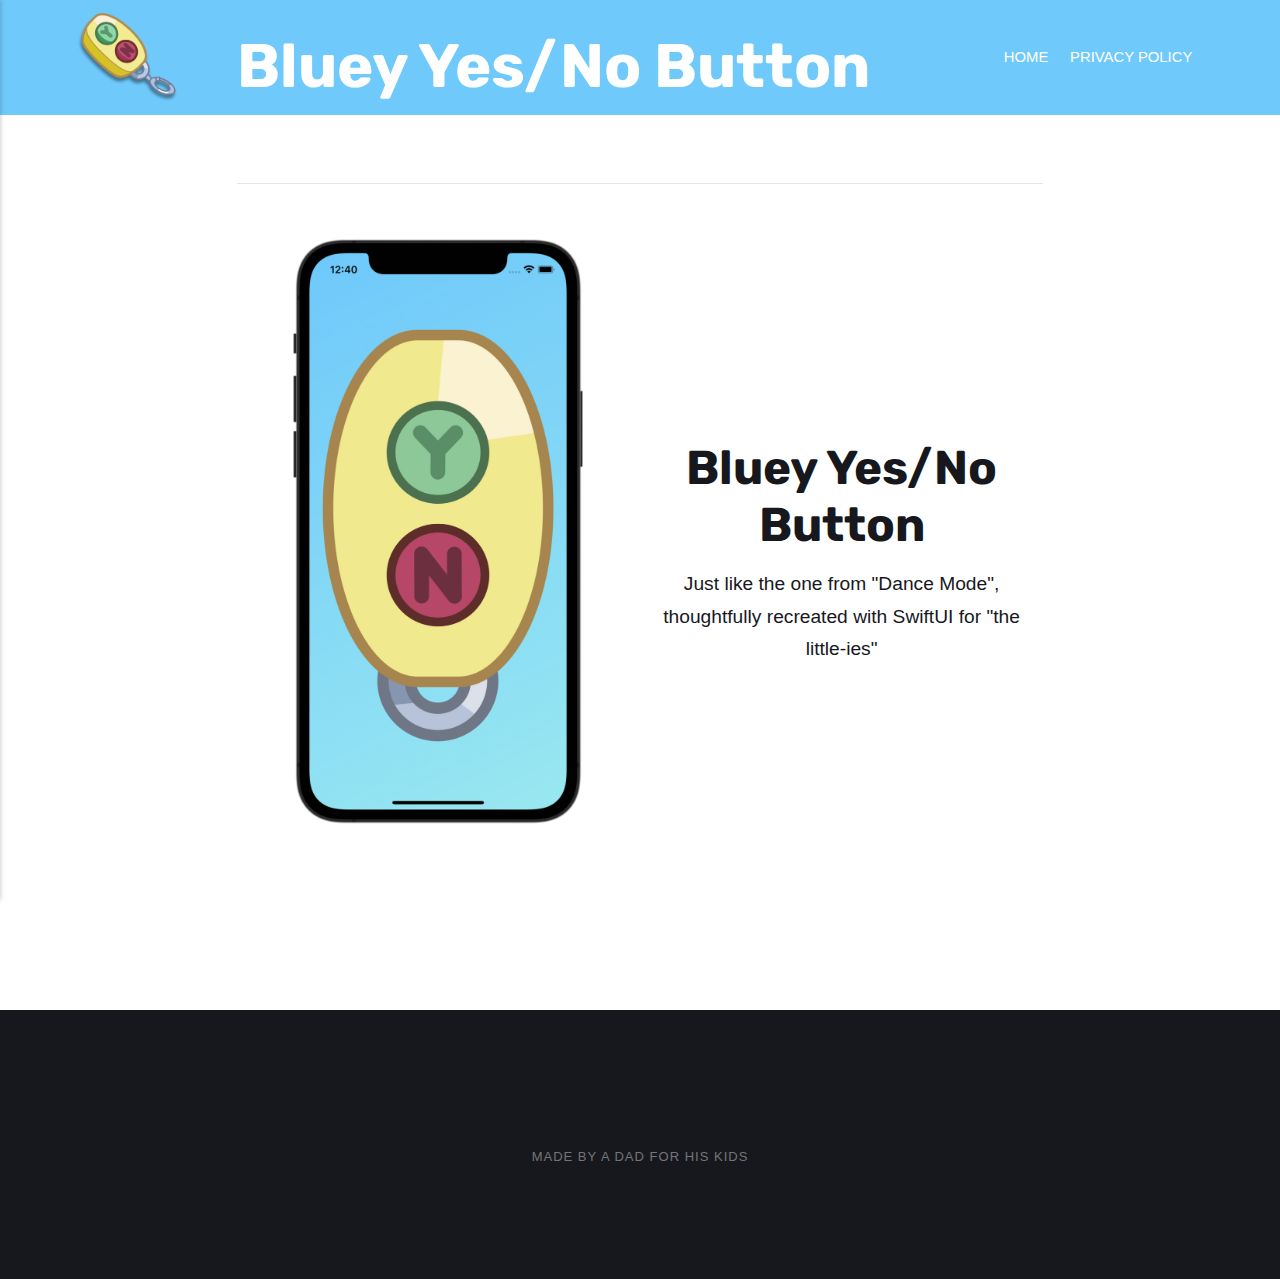
==== commit 1cc7f770: "Updated from Publii" ====
--- a/bluey-yesno-button/index.html
+++ b/bluey-yesno-button/index.html
@@ -1,4 +1,4 @@
-<!DOCTYPE html><html lang="en"><head><meta charset="utf-8"><meta http-equiv="X-UA-Compatible" content="IE=edge"><meta name="viewport" content="width=device-width,initial-scale=1"><title>Bluey Yes/No Button - Bluey Yes/No Button</title><meta name="description" content=" Bluey Yes/No Button Just like the one from 'Dance Mode', thoughtfully recreated with SwiftUI for 'the little-ies' "><meta name="generator" content="Publii Open-Source CMS for Static Site"><link rel="canonical" href="./../bluey-yesno-button/"><link rel="shortcut icon" href="./../media/website/Icon16.png" type="image/x-icon"><link rel="preconnect" href="https://fonts.gstatic.com/" crossorigin><link href="https://fonts.googleapis.com/css?family=Rubik:400,700&amp;subset=latin-ext&amp;display=swap" rel="stylesheet"><style>:root{--body-font:-apple-system,BlinkMacSystemFont,"Segoe UI",Roboto,Oxygen,Ubuntu,Cantarell,"Fira Sans","Droid Sans","Helvetica Neue",Arial,sans-serif,"Apple Color Emoji","Segoe UI Emoji","Segoe UI Symbol";--heading-font:'Rubik',sans-serif;--logo-font:'Rubik',sans-serif;--menu-font:-apple-system,BlinkMacSystemFont,"Segoe UI",Roboto,Oxygen,Ubuntu,Cantarell,"Fira Sans","Droid Sans","Helvetica Neue",Arial,sans-serif,"Apple Color Emoji","Segoe UI Emoji","Segoe UI Symbol"}</style><link rel="stylesheet" href="./../assets/css/style.css?v=d4d8ffee6dfdcd9b47526e11942da804"><script type="application/ld+json">{"@context":"http://schema.org","@type":"Article","mainEntityOfPage":{"@type":"WebPage","@id":"./../bluey-yesno-button/"},"headline":"Bluey Yes/No Button","datePublished":"2021-06-22T19:41","dateModified":"2021-06-22T20:18","image":{"@type":"ImageObject","url":"./../media/website/3D-Button.pdf","height":false,"width":false},"description":" Bluey Yes/No Button Just like the one from 'Dance Mode', thoughtfully recreated with SwiftUI for 'the little-ies' ","author":{"@type":"Person","name":"FBX Enterprises"},"publisher":{"@type":"Organization","name":"FBX Enterprises","logo":{"@type":"ImageObject","url":"./../media/website/3D-Button.pdf","height":false,"width":false}}}</script></head><body><div class="site-container"><header class="top" id="js-header"><a class="logo" href="./../"><img src="./../media/website/3D-Button.pdf" alt="Bluey Yes/No Button" width="" height=""></a><nav class="navbar js-navbar"><button class="navbar__toggle js-toggle" aria-label="Menu" aria-haspopup="true" aria-expanded="false"><span class="navbar__toggle-box"><span class="navbar__toggle-inner">Menu</span></span></button><ul class="navbar__menu"><li><a href="./../" target="_self">Home</a></li><li><a href="./../privacy-policy/" target="_self">Privacy Policy</a></li></ul></nav></header><main><article class="post"><div class="hero"><header class="hero__content"><div class="wrapper"><h1>Bluey Yes/No Button</h1></div></header></div><div class="wrapper post__entry"><table style="border-collapse: collapse; width: 100%; border-style: none;" border="0"><tbody><tr><td style="width: 50%;"><figure class="post__image post__image--center"><img loading="lazy" src="./../media/posts/1/Screen-Shot-2021-06-22-at-12.40.51-PM.png" sizes="(max-width: 48em) 100vw, 768px" srcset="./../media/posts/1/responsive/Screen-Shot-2021-06-22-at-12.40.51-PM-xs.png 300w, ./../media/posts/1/responsive/Screen-Shot-2021-06-22-at-12.40.51-PM-sm.png 480w, ./../media/posts/1/responsive/Screen-Shot-2021-06-22-at-12.40.51-PM-md.png 768w, ./../media/posts/1/responsive/Screen-Shot-2021-06-22-at-12.40.51-PM-lg.png 1024w, ./../media/posts/1/responsive/Screen-Shot-2021-06-22-at-12.40.51-PM-xl.png 1360w, ./../media/posts/1/responsive/Screen-Shot-2021-06-22-at-12.40.51-PM-2xl.png 1600w" alt="" width="298" height="587"></figure></td><td class="align-center" style="width: 50%;"><h2>Bluey Yes/No Button</h2><p>Just like the one from "Dance Mode", thoughtfully recreated with SwiftUI for "the little-ies"</p></td></tr></tbody></table><p> </p></div></article></main><footer class="footer"><div class="footer__copyright"><p>Made by a Dad for his kids</p></div></footer></div><script>window.publiiThemeMenuConfig = {    
+<!DOCTYPE html><html lang="en"><head><meta charset="utf-8"><meta http-equiv="X-UA-Compatible" content="IE=edge"><meta name="viewport" content="width=device-width,initial-scale=1"><title>Bluey Yes/No Button - Bluey Yes/No Button</title><meta name="description" content=" Bluey Yes/No Button Just like the one from 'Dance Mode', thoughtfully recreated with SwiftUI for 'the little-ies' "><meta name="generator" content="Publii Open-Source CMS for Static Site"><link rel="canonical" href="./../bluey-yesno-button/"><link rel="shortcut icon" href="./../media/website/Icon16.png" type="image/x-icon"><link rel="preconnect" href="https://fonts.gstatic.com/" crossorigin><link href="https://fonts.googleapis.com/css?family=Rubik:400,700&amp;subset=latin-ext&amp;display=swap" rel="stylesheet"><style>:root{--body-font:-apple-system,BlinkMacSystemFont,"Segoe UI",Roboto,Oxygen,Ubuntu,Cantarell,"Fira Sans","Droid Sans","Helvetica Neue",Arial,sans-serif,"Apple Color Emoji","Segoe UI Emoji","Segoe UI Symbol";--heading-font:'Rubik',sans-serif;--logo-font:'Rubik',sans-serif;--menu-font:-apple-system,BlinkMacSystemFont,"Segoe UI",Roboto,Oxygen,Ubuntu,Cantarell,"Fira Sans","Droid Sans","Helvetica Neue",Arial,sans-serif,"Apple Color Emoji","Segoe UI Emoji","Segoe UI Symbol"}</style><link rel="stylesheet" href="./../assets/css/style.css?v=d4d8ffee6dfdcd9b47526e11942da804"><script type="application/ld+json">{"@context":"http://schema.org","@type":"Article","mainEntityOfPage":{"@type":"WebPage","@id":"./../bluey-yesno-button/"},"headline":"Bluey Yes/No Button","datePublished":"2021-06-22T19:41","dateModified":"2021-06-22T20:18","image":{"@type":"ImageObject","url":"./../media/website/3D-Button-2.png","height":449,"width":512},"description":" Bluey Yes/No Button Just like the one from 'Dance Mode', thoughtfully recreated with SwiftUI for 'the little-ies' ","author":{"@type":"Person","name":"FBX Enterprises"},"publisher":{"@type":"Organization","name":"FBX Enterprises","logo":{"@type":"ImageObject","url":"./../media/website/3D-Button-2.png","height":449,"width":512}}}</script></head><body><div class="site-container"><header class="top" id="js-header"><a class="logo" href="./../"><img src="./../media/website/3D-Button-2.png" alt="Bluey Yes/No Button" width="512" height="449"></a><nav class="navbar js-navbar"><button class="navbar__toggle js-toggle" aria-label="Menu" aria-haspopup="true" aria-expanded="false"><span class="navbar__toggle-box"><span class="navbar__toggle-inner">Menu</span></span></button><ul class="navbar__menu"><li><a href="./../" target="_self">Home</a></li><li><a href="./../privacy-policy/" target="_self">Privacy Policy</a></li></ul></nav></header><main><article class="post"><div class="hero"><header class="hero__content"><div class="wrapper"><h1>Bluey Yes/No Button</h1></div></header></div><div class="wrapper post__entry"><table style="border-collapse: collapse; width: 100%; border-style: none;" border="0"><tbody><tr><td style="width: 50%;"><figure class="post__image post__image--center"><img loading="lazy" src="./../media/posts/1/Screen-Shot-2021-06-22-at-12.40.51-PM.png" sizes="(max-width: 48em) 100vw, 768px" srcset="./../media/posts/1/responsive/Screen-Shot-2021-06-22-at-12.40.51-PM-xs.png 300w, ./../media/posts/1/responsive/Screen-Shot-2021-06-22-at-12.40.51-PM-sm.png 480w, ./../media/posts/1/responsive/Screen-Shot-2021-06-22-at-12.40.51-PM-md.png 768w, ./../media/posts/1/responsive/Screen-Shot-2021-06-22-at-12.40.51-PM-lg.png 1024w, ./../media/posts/1/responsive/Screen-Shot-2021-06-22-at-12.40.51-PM-xl.png 1360w, ./../media/posts/1/responsive/Screen-Shot-2021-06-22-at-12.40.51-PM-2xl.png 1600w" alt="" width="298" height="587"></figure></td><td class="align-center" style="width: 50%;"><h2>Bluey Yes/No Button</h2><p>Just like the one from "Dance Mode", thoughtfully recreated with SwiftUI for "the little-ies"</p></td></tr></tbody></table><p> </p></div></article></main><footer class="footer"><div class="footer__copyright"><p>Made by a Dad for his kids</p></div></footer></div><script>window.publiiThemeMenuConfig = {    
         mobileMenuMode: 'sidebar',
         animationSpeed: 300,
         submenuWidth: 'auto',
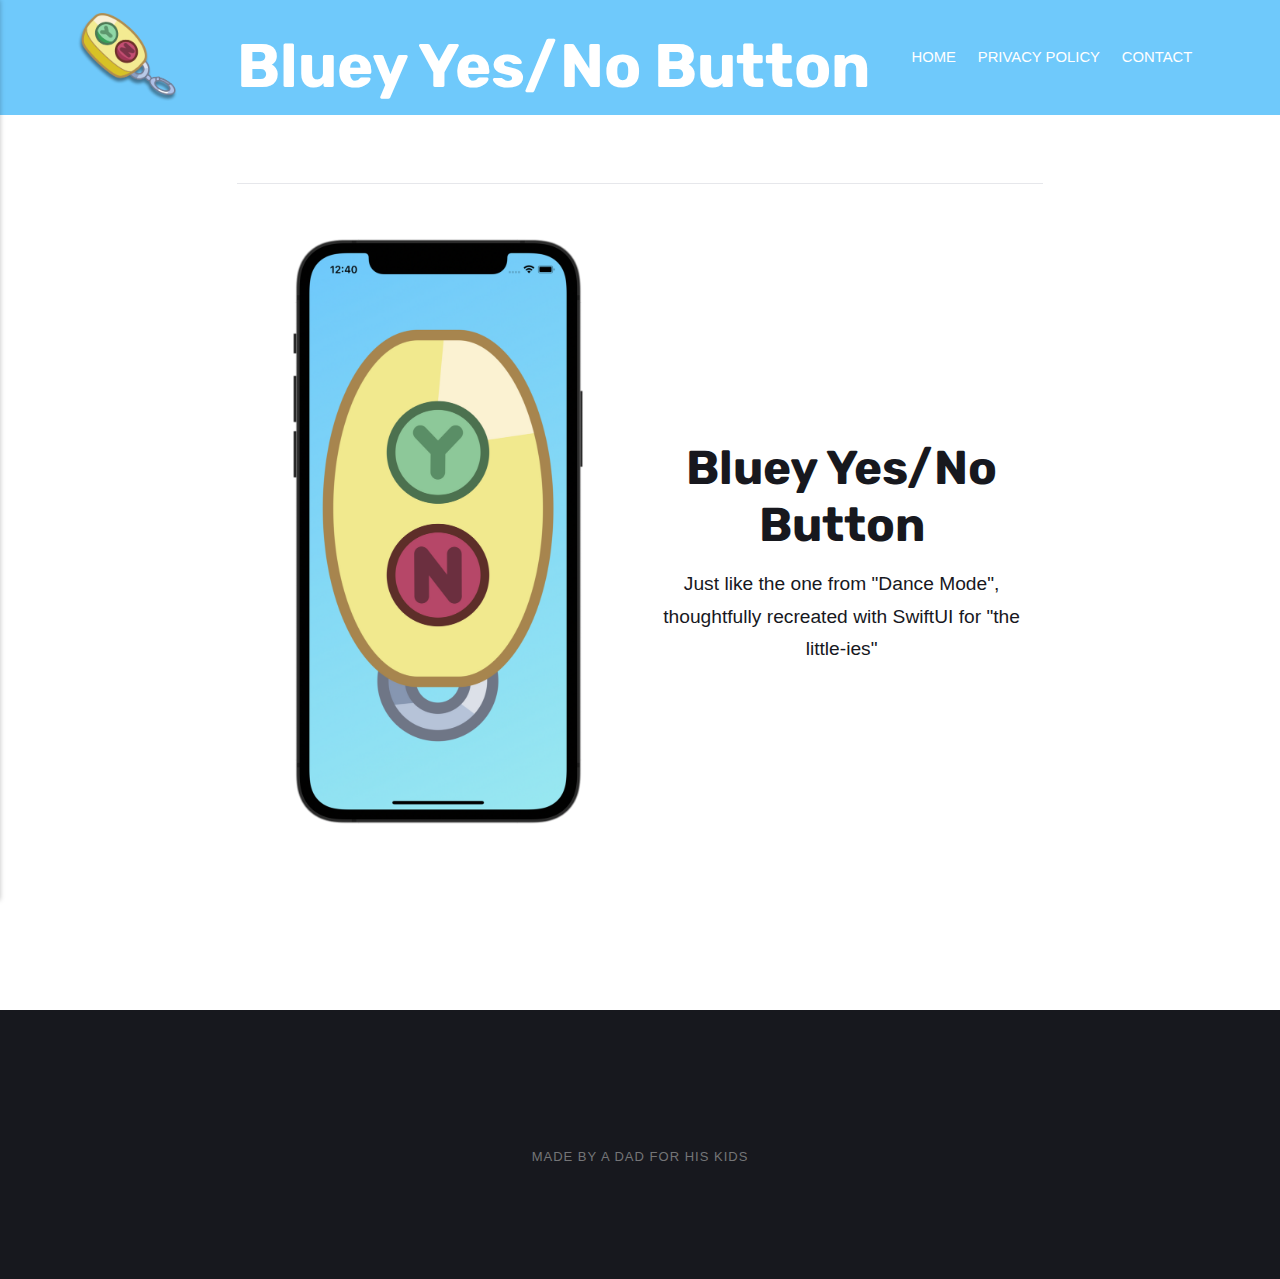
==== commit 48eabbbc: "Updated from Publii" ====
--- a/bluey-yesno-button/index.html
+++ b/bluey-yesno-button/index.html
@@ -1,4 +1,4 @@
-<!DOCTYPE html><html lang="en"><head><meta charset="utf-8"><meta http-equiv="X-UA-Compatible" content="IE=edge"><meta name="viewport" content="width=device-width,initial-scale=1"><title>Bluey Yes/No Button - Bluey Yes/No Button</title><meta name="description" content=" Bluey Yes/No Button Just like the one from 'Dance Mode', thoughtfully recreated with SwiftUI for 'the little-ies' "><meta name="generator" content="Publii Open-Source CMS for Static Site"><link rel="canonical" href="./../bluey-yesno-button/"><link rel="shortcut icon" href="./../media/website/Icon16.png" type="image/x-icon"><link rel="preconnect" href="https://fonts.gstatic.com/" crossorigin><link href="https://fonts.googleapis.com/css?family=Rubik:400,700&amp;subset=latin-ext&amp;display=swap" rel="stylesheet"><style>:root{--body-font:-apple-system,BlinkMacSystemFont,"Segoe UI",Roboto,Oxygen,Ubuntu,Cantarell,"Fira Sans","Droid Sans","Helvetica Neue",Arial,sans-serif,"Apple Color Emoji","Segoe UI Emoji","Segoe UI Symbol";--heading-font:'Rubik',sans-serif;--logo-font:'Rubik',sans-serif;--menu-font:-apple-system,BlinkMacSystemFont,"Segoe UI",Roboto,Oxygen,Ubuntu,Cantarell,"Fira Sans","Droid Sans","Helvetica Neue",Arial,sans-serif,"Apple Color Emoji","Segoe UI Emoji","Segoe UI Symbol"}</style><link rel="stylesheet" href="./../assets/css/style.css?v=d4d8ffee6dfdcd9b47526e11942da804"><script type="application/ld+json">{"@context":"http://schema.org","@type":"Article","mainEntityOfPage":{"@type":"WebPage","@id":"./../bluey-yesno-button/"},"headline":"Bluey Yes/No Button","datePublished":"2021-06-22T19:41","dateModified":"2021-06-22T20:18","image":{"@type":"ImageObject","url":"./../media/website/3D-Button-2.png","height":449,"width":512},"description":" Bluey Yes/No Button Just like the one from 'Dance Mode', thoughtfully recreated with SwiftUI for 'the little-ies' ","author":{"@type":"Person","name":"FBX Enterprises"},"publisher":{"@type":"Organization","name":"FBX Enterprises","logo":{"@type":"ImageObject","url":"./../media/website/3D-Button-2.png","height":449,"width":512}}}</script></head><body><div class="site-container"><header class="top" id="js-header"><a class="logo" href="./../"><img src="./../media/website/3D-Button-2.png" alt="Bluey Yes/No Button" width="512" height="449"></a><nav class="navbar js-navbar"><button class="navbar__toggle js-toggle" aria-label="Menu" aria-haspopup="true" aria-expanded="false"><span class="navbar__toggle-box"><span class="navbar__toggle-inner">Menu</span></span></button><ul class="navbar__menu"><li><a href="./../" target="_self">Home</a></li><li><a href="./../privacy-policy/" target="_self">Privacy Policy</a></li></ul></nav></header><main><article class="post"><div class="hero"><header class="hero__content"><div class="wrapper"><h1>Bluey Yes/No Button</h1></div></header></div><div class="wrapper post__entry"><table style="border-collapse: collapse; width: 100%; border-style: none;" border="0"><tbody><tr><td style="width: 50%;"><figure class="post__image post__image--center"><img loading="lazy" src="./../media/posts/1/Screen-Shot-2021-06-22-at-12.40.51-PM.png" sizes="(max-width: 48em) 100vw, 768px" srcset="./../media/posts/1/responsive/Screen-Shot-2021-06-22-at-12.40.51-PM-xs.png 300w, ./../media/posts/1/responsive/Screen-Shot-2021-06-22-at-12.40.51-PM-sm.png 480w, ./../media/posts/1/responsive/Screen-Shot-2021-06-22-at-12.40.51-PM-md.png 768w, ./../media/posts/1/responsive/Screen-Shot-2021-06-22-at-12.40.51-PM-lg.png 1024w, ./../media/posts/1/responsive/Screen-Shot-2021-06-22-at-12.40.51-PM-xl.png 1360w, ./../media/posts/1/responsive/Screen-Shot-2021-06-22-at-12.40.51-PM-2xl.png 1600w" alt="" width="298" height="587"></figure></td><td class="align-center" style="width: 50%;"><h2>Bluey Yes/No Button</h2><p>Just like the one from "Dance Mode", thoughtfully recreated with SwiftUI for "the little-ies"</p></td></tr></tbody></table><p> </p></div></article></main><footer class="footer"><div class="footer__copyright"><p>Made by a Dad for his kids</p></div></footer></div><script>window.publiiThemeMenuConfig = {    
+<!DOCTYPE html><html lang="en"><head><meta charset="utf-8"><meta http-equiv="X-UA-Compatible" content="IE=edge"><meta name="viewport" content="width=device-width,initial-scale=1"><title>Bluey Yes/No Button - Bluey Yes/No Button</title><meta name="description" content=" Bluey Yes/No Button Just like the one from 'Dance Mode', thoughtfully recreated with SwiftUI for 'the little-ies' "><meta name="generator" content="Publii Open-Source CMS for Static Site"><link rel="canonical" href="./../bluey-yesno-button/"><link rel="shortcut icon" href="./../media/website/Icon16.png" type="image/x-icon"><link rel="preconnect" href="https://fonts.gstatic.com/" crossorigin><link href="https://fonts.googleapis.com/css?family=Rubik:400,700&amp;subset=latin-ext&amp;display=swap" rel="stylesheet"><style>:root{--body-font:-apple-system,BlinkMacSystemFont,"Segoe UI",Roboto,Oxygen,Ubuntu,Cantarell,"Fira Sans","Droid Sans","Helvetica Neue",Arial,sans-serif,"Apple Color Emoji","Segoe UI Emoji","Segoe UI Symbol";--heading-font:'Rubik',sans-serif;--logo-font:'Rubik',sans-serif;--menu-font:-apple-system,BlinkMacSystemFont,"Segoe UI",Roboto,Oxygen,Ubuntu,Cantarell,"Fira Sans","Droid Sans","Helvetica Neue",Arial,sans-serif,"Apple Color Emoji","Segoe UI Emoji","Segoe UI Symbol"}</style><link rel="stylesheet" href="./../assets/css/style.css?v=d4d8ffee6dfdcd9b47526e11942da804"><script type="application/ld+json">{"@context":"http://schema.org","@type":"Article","mainEntityOfPage":{"@type":"WebPage","@id":"./../bluey-yesno-button/"},"headline":"Bluey Yes/No Button","datePublished":"2021-06-22T19:41","dateModified":"2021-06-22T20:18","image":{"@type":"ImageObject","url":"./../media/website/3D-Button-2.png","height":449,"width":512},"description":" Bluey Yes/No Button Just like the one from 'Dance Mode', thoughtfully recreated with SwiftUI for 'the little-ies' ","author":{"@type":"Person","name":"FBX Enterprises"},"publisher":{"@type":"Organization","name":"FBX Enterprises","logo":{"@type":"ImageObject","url":"./../media/website/3D-Button-2.png","height":449,"width":512}}}</script></head><body><div class="site-container"><header class="top" id="js-header"><a class="logo" href="./../"><img src="./../media/website/3D-Button-2.png" alt="Bluey Yes/No Button" width="512" height="449"></a><nav class="navbar js-navbar"><button class="navbar__toggle js-toggle" aria-label="Menu" aria-haspopup="true" aria-expanded="false"><span class="navbar__toggle-box"><span class="navbar__toggle-inner">Menu</span></span></button><ul class="navbar__menu"><li><a href="./../" target="_self">Home</a></li><li><a href="./../privacy-policy/" target="_self">Privacy Policy</a></li><li><a href="./../contact/" target="_self">Contact</a></li></ul></nav></header><main><article class="post"><div class="hero"><header class="hero__content"><div class="wrapper"><h1>Bluey Yes/No Button</h1></div></header></div><div class="wrapper post__entry"><table style="border-collapse: collapse; width: 100%; border-style: none;" border="0"><tbody><tr><td style="width: 50%;"><figure class="post__image post__image--center"><img loading="lazy" src="./../media/posts/1/Screen-Shot-2021-06-22-at-12.40.51-PM.png" sizes="(max-width: 48em) 100vw, 768px" srcset="./../media/posts/1/responsive/Screen-Shot-2021-06-22-at-12.40.51-PM-xs.png 300w, ./../media/posts/1/responsive/Screen-Shot-2021-06-22-at-12.40.51-PM-sm.png 480w, ./../media/posts/1/responsive/Screen-Shot-2021-06-22-at-12.40.51-PM-md.png 768w, ./../media/posts/1/responsive/Screen-Shot-2021-06-22-at-12.40.51-PM-lg.png 1024w, ./../media/posts/1/responsive/Screen-Shot-2021-06-22-at-12.40.51-PM-xl.png 1360w, ./../media/posts/1/responsive/Screen-Shot-2021-06-22-at-12.40.51-PM-2xl.png 1600w" alt="" width="298" height="587"></figure></td><td class="align-center" style="width: 50%;"><h2>Bluey Yes/No Button</h2><p>Just like the one from "Dance Mode", thoughtfully recreated with SwiftUI for "the little-ies"</p></td></tr></tbody></table><p> </p></div></article></main><footer class="footer"><div class="footer__copyright"><p>Made by a Dad for his kids</p></div></footer></div><script>window.publiiThemeMenuConfig = {    
         mobileMenuMode: 'sidebar',
         animationSpeed: 300,
         submenuWidth: 'auto',
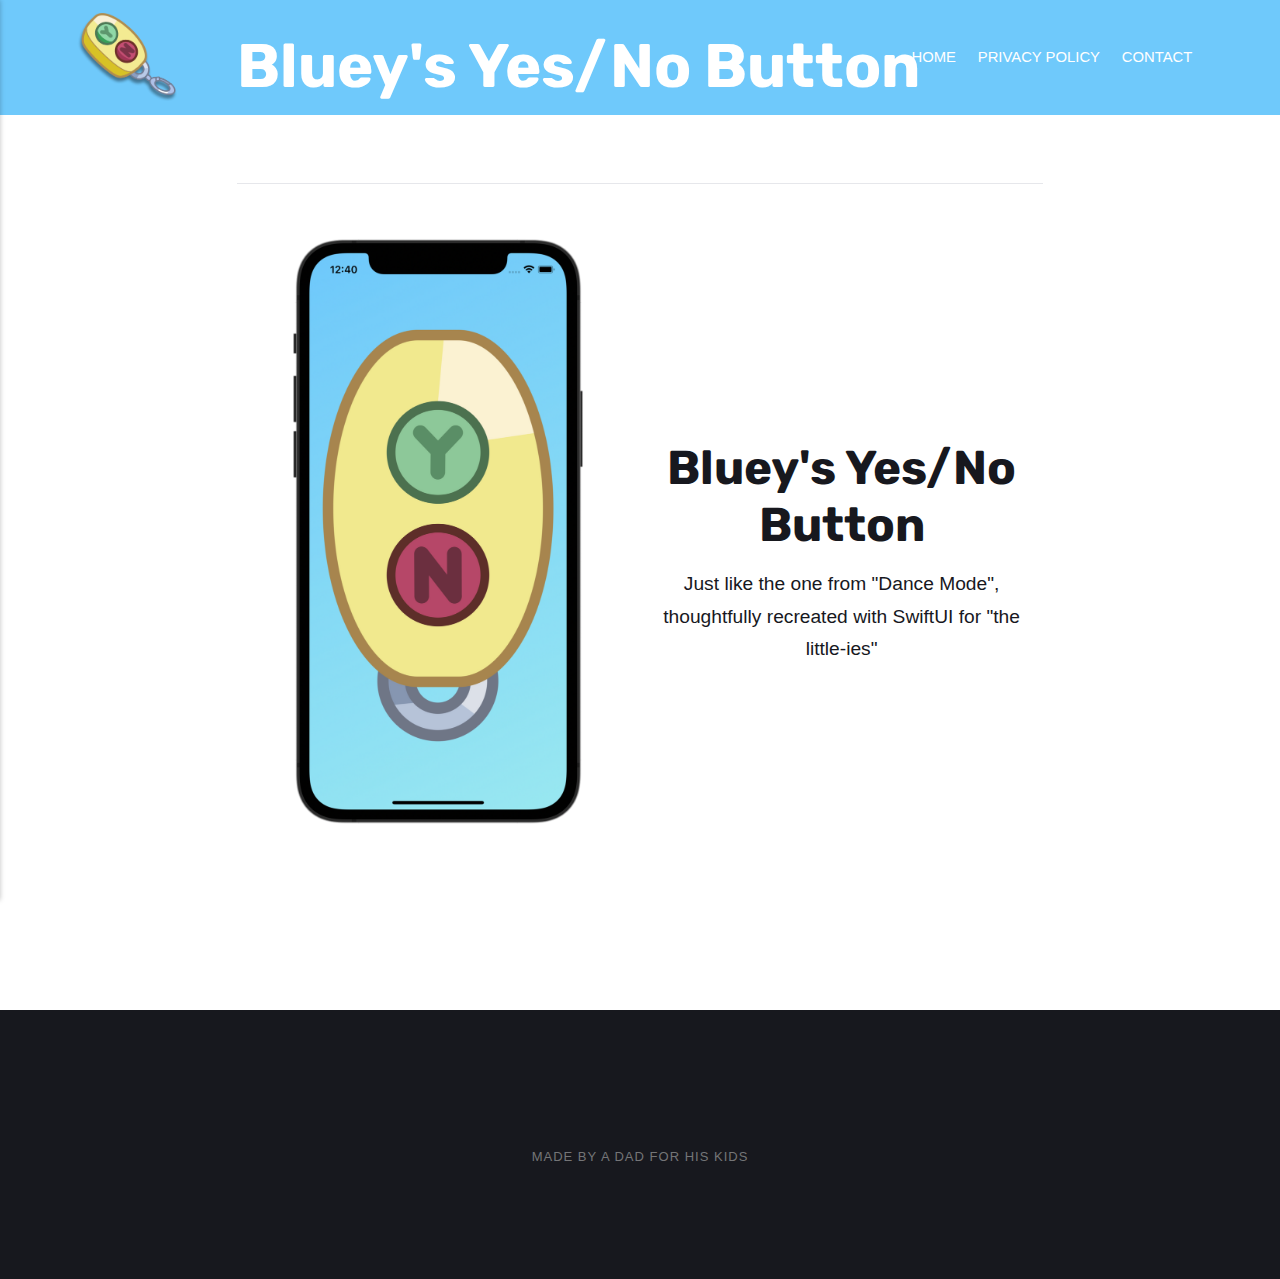
==== commit e255e8d2: "Updated from Publii" ====
--- a/bluey-yesno-button/index.html
+++ b/bluey-yesno-button/index.html
@@ -1,4 +1,4 @@
-<!DOCTYPE html><html lang="en"><head><meta charset="utf-8"><meta http-equiv="X-UA-Compatible" content="IE=edge"><meta name="viewport" content="width=device-width,initial-scale=1"><title>Bluey Yes/No Button - Bluey Yes/No Button</title><meta name="description" content=" Bluey Yes/No Button Just like the one from 'Dance Mode', thoughtfully recreated with SwiftUI for 'the little-ies' "><meta name="generator" content="Publii Open-Source CMS for Static Site"><link rel="canonical" href="./../bluey-yesno-button/"><link rel="shortcut icon" href="./../media/website/Icon16.png" type="image/x-icon"><link rel="preconnect" href="https://fonts.gstatic.com/" crossorigin><link href="https://fonts.googleapis.com/css?family=Rubik:400,700&amp;subset=latin-ext&amp;display=swap" rel="stylesheet"><style>:root{--body-font:-apple-system,BlinkMacSystemFont,"Segoe UI",Roboto,Oxygen,Ubuntu,Cantarell,"Fira Sans","Droid Sans","Helvetica Neue",Arial,sans-serif,"Apple Color Emoji","Segoe UI Emoji","Segoe UI Symbol";--heading-font:'Rubik',sans-serif;--logo-font:'Rubik',sans-serif;--menu-font:-apple-system,BlinkMacSystemFont,"Segoe UI",Roboto,Oxygen,Ubuntu,Cantarell,"Fira Sans","Droid Sans","Helvetica Neue",Arial,sans-serif,"Apple Color Emoji","Segoe UI Emoji","Segoe UI Symbol"}</style><link rel="stylesheet" href="./../assets/css/style.css?v=d4d8ffee6dfdcd9b47526e11942da804"><script type="application/ld+json">{"@context":"http://schema.org","@type":"Article","mainEntityOfPage":{"@type":"WebPage","@id":"./../bluey-yesno-button/"},"headline":"Bluey Yes/No Button","datePublished":"2021-06-22T19:41","dateModified":"2021-06-22T20:18","image":{"@type":"ImageObject","url":"./../media/website/3D-Button-2.png","height":449,"width":512},"description":" Bluey Yes/No Button Just like the one from 'Dance Mode', thoughtfully recreated with SwiftUI for 'the little-ies' ","author":{"@type":"Person","name":"FBX Enterprises"},"publisher":{"@type":"Organization","name":"FBX Enterprises","logo":{"@type":"ImageObject","url":"./../media/website/3D-Button-2.png","height":449,"width":512}}}</script></head><body><div class="site-container"><header class="top" id="js-header"><a class="logo" href="./../"><img src="./../media/website/3D-Button-2.png" alt="Bluey Yes/No Button" width="512" height="449"></a><nav class="navbar js-navbar"><button class="navbar__toggle js-toggle" aria-label="Menu" aria-haspopup="true" aria-expanded="false"><span class="navbar__toggle-box"><span class="navbar__toggle-inner">Menu</span></span></button><ul class="navbar__menu"><li><a href="./../" target="_self">Home</a></li><li><a href="./../privacy-policy/" target="_self">Privacy Policy</a></li><li><a href="./../contact/" target="_self">Contact</a></li></ul></nav></header><main><article class="post"><div class="hero"><header class="hero__content"><div class="wrapper"><h1>Bluey Yes/No Button</h1></div></header></div><div class="wrapper post__entry"><table style="border-collapse: collapse; width: 100%; border-style: none;" border="0"><tbody><tr><td style="width: 50%;"><figure class="post__image post__image--center"><img loading="lazy" src="./../media/posts/1/Screen-Shot-2021-06-22-at-12.40.51-PM.png" sizes="(max-width: 48em) 100vw, 768px" srcset="./../media/posts/1/responsive/Screen-Shot-2021-06-22-at-12.40.51-PM-xs.png 300w, ./../media/posts/1/responsive/Screen-Shot-2021-06-22-at-12.40.51-PM-sm.png 480w, ./../media/posts/1/responsive/Screen-Shot-2021-06-22-at-12.40.51-PM-md.png 768w, ./../media/posts/1/responsive/Screen-Shot-2021-06-22-at-12.40.51-PM-lg.png 1024w, ./../media/posts/1/responsive/Screen-Shot-2021-06-22-at-12.40.51-PM-xl.png 1360w, ./../media/posts/1/responsive/Screen-Shot-2021-06-22-at-12.40.51-PM-2xl.png 1600w" alt="" width="298" height="587"></figure></td><td class="align-center" style="width: 50%;"><h2>Bluey Yes/No Button</h2><p>Just like the one from "Dance Mode", thoughtfully recreated with SwiftUI for "the little-ies"</p></td></tr></tbody></table><p> </p></div></article></main><footer class="footer"><div class="footer__copyright"><p>Made by a Dad for his kids</p></div></footer></div><script>window.publiiThemeMenuConfig = {    
+<!DOCTYPE html><html lang="en"><head><meta charset="utf-8"><meta http-equiv="X-UA-Compatible" content="IE=edge"><meta name="viewport" content="width=device-width,initial-scale=1"><title>Bluey&#x27;s Yes/No Button - Bluey Yes/No Button</title><meta name="description" content=" Bluey's Yes/No Button Just like the one from 'Dance Mode', thoughtfully recreated with SwiftUI for 'the little-ies' "><meta name="generator" content="Publii Open-Source CMS for Static Site"><link rel="canonical" href="./../bluey-yesno-button/"><link rel="shortcut icon" href="./../media/website/Icon16.png" type="image/x-icon"><link rel="preconnect" href="https://fonts.gstatic.com/" crossorigin><link href="https://fonts.googleapis.com/css?family=Rubik:400,700&amp;subset=latin-ext&amp;display=swap" rel="stylesheet"><style>:root{--body-font:-apple-system,BlinkMacSystemFont,"Segoe UI",Roboto,Oxygen,Ubuntu,Cantarell,"Fira Sans","Droid Sans","Helvetica Neue",Arial,sans-serif,"Apple Color Emoji","Segoe UI Emoji","Segoe UI Symbol";--heading-font:'Rubik',sans-serif;--logo-font:'Rubik',sans-serif;--menu-font:-apple-system,BlinkMacSystemFont,"Segoe UI",Roboto,Oxygen,Ubuntu,Cantarell,"Fira Sans","Droid Sans","Helvetica Neue",Arial,sans-serif,"Apple Color Emoji","Segoe UI Emoji","Segoe UI Symbol"}</style><link rel="stylesheet" href="./../assets/css/style.css?v=d4d8ffee6dfdcd9b47526e11942da804"><script type="application/ld+json">{"@context":"http://schema.org","@type":"Article","mainEntityOfPage":{"@type":"WebPage","@id":"./../bluey-yesno-button/"},"headline":"Bluey's Yes/No Button","datePublished":"2021-06-22T19:41","dateModified":"2021-06-28T12:47","image":{"@type":"ImageObject","url":"./../media/website/3D-Button-2.png","height":449,"width":512},"description":" Bluey's Yes/No Button Just like the one from 'Dance Mode', thoughtfully recreated with SwiftUI for 'the little-ies' ","author":{"@type":"Person","name":"FBX Enterprises"},"publisher":{"@type":"Organization","name":"FBX Enterprises","logo":{"@type":"ImageObject","url":"./../media/website/3D-Button-2.png","height":449,"width":512}}}</script></head><body><div class="site-container"><header class="top" id="js-header"><a class="logo" href="./../"><img src="./../media/website/3D-Button-2.png" alt="Bluey Yes/No Button" width="512" height="449"></a><nav class="navbar js-navbar"><button class="navbar__toggle js-toggle" aria-label="Menu" aria-haspopup="true" aria-expanded="false"><span class="navbar__toggle-box"><span class="navbar__toggle-inner">Menu</span></span></button><ul class="navbar__menu"><li><a href="./../" target="_self">Home</a></li><li><a href="./../privacy-policy/" target="_self">Privacy Policy</a></li><li><a href="./../contact/" target="_self">Contact</a></li></ul></nav></header><main><article class="post"><div class="hero"><header class="hero__content"><div class="wrapper"><h1>Bluey&#x27;s Yes/No Button</h1></div></header></div><div class="wrapper post__entry"><table style="border-collapse: collapse; width: 100%; border-style: none;" border="0"><tbody><tr><td style="width: 50%;"><figure class="post__image post__image--center"><img loading="lazy" src="./../media/posts/1/Screen-Shot-2021-06-22-at-12.40.51-PM.png" sizes="(max-width: 48em) 100vw, 768px" srcset="./../media/posts/1/responsive/Screen-Shot-2021-06-22-at-12.40.51-PM-xs.png 300w, ./../media/posts/1/responsive/Screen-Shot-2021-06-22-at-12.40.51-PM-sm.png 480w, ./../media/posts/1/responsive/Screen-Shot-2021-06-22-at-12.40.51-PM-md.png 768w, ./../media/posts/1/responsive/Screen-Shot-2021-06-22-at-12.40.51-PM-lg.png 1024w, ./../media/posts/1/responsive/Screen-Shot-2021-06-22-at-12.40.51-PM-xl.png 1360w, ./../media/posts/1/responsive/Screen-Shot-2021-06-22-at-12.40.51-PM-2xl.png 1600w" alt="" width="298" height="587"></figure></td><td class="align-center" style="width: 50%;"><h2>Bluey's Yes/No Button</h2><p>Just like the one from "Dance Mode", thoughtfully recreated with SwiftUI for "the little-ies"</p></td></tr></tbody></table><p> </p></div></article></main><footer class="footer"><div class="footer__copyright"><p>Made by a Dad for his kids</p></div></footer></div><script>window.publiiThemeMenuConfig = {    
         mobileMenuMode: 'sidebar',
         animationSpeed: 300,
         submenuWidth: 'auto',
